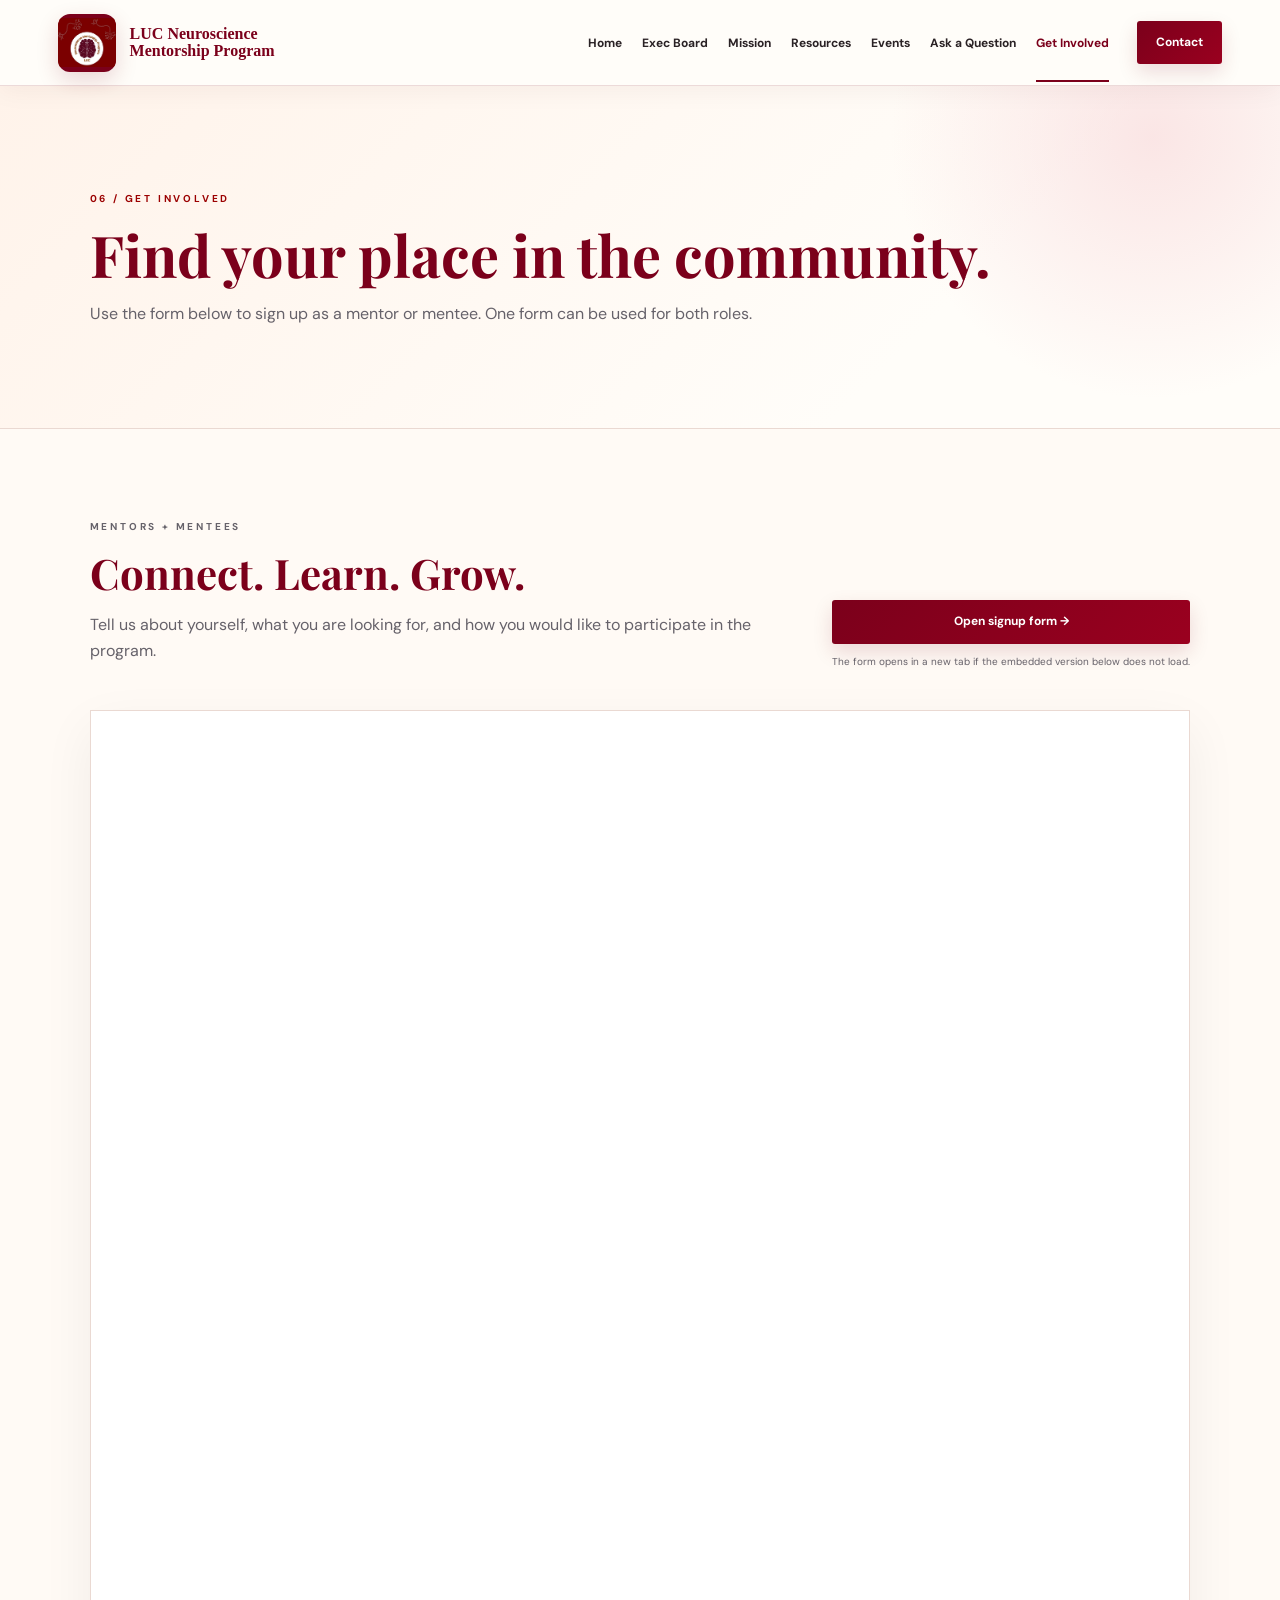
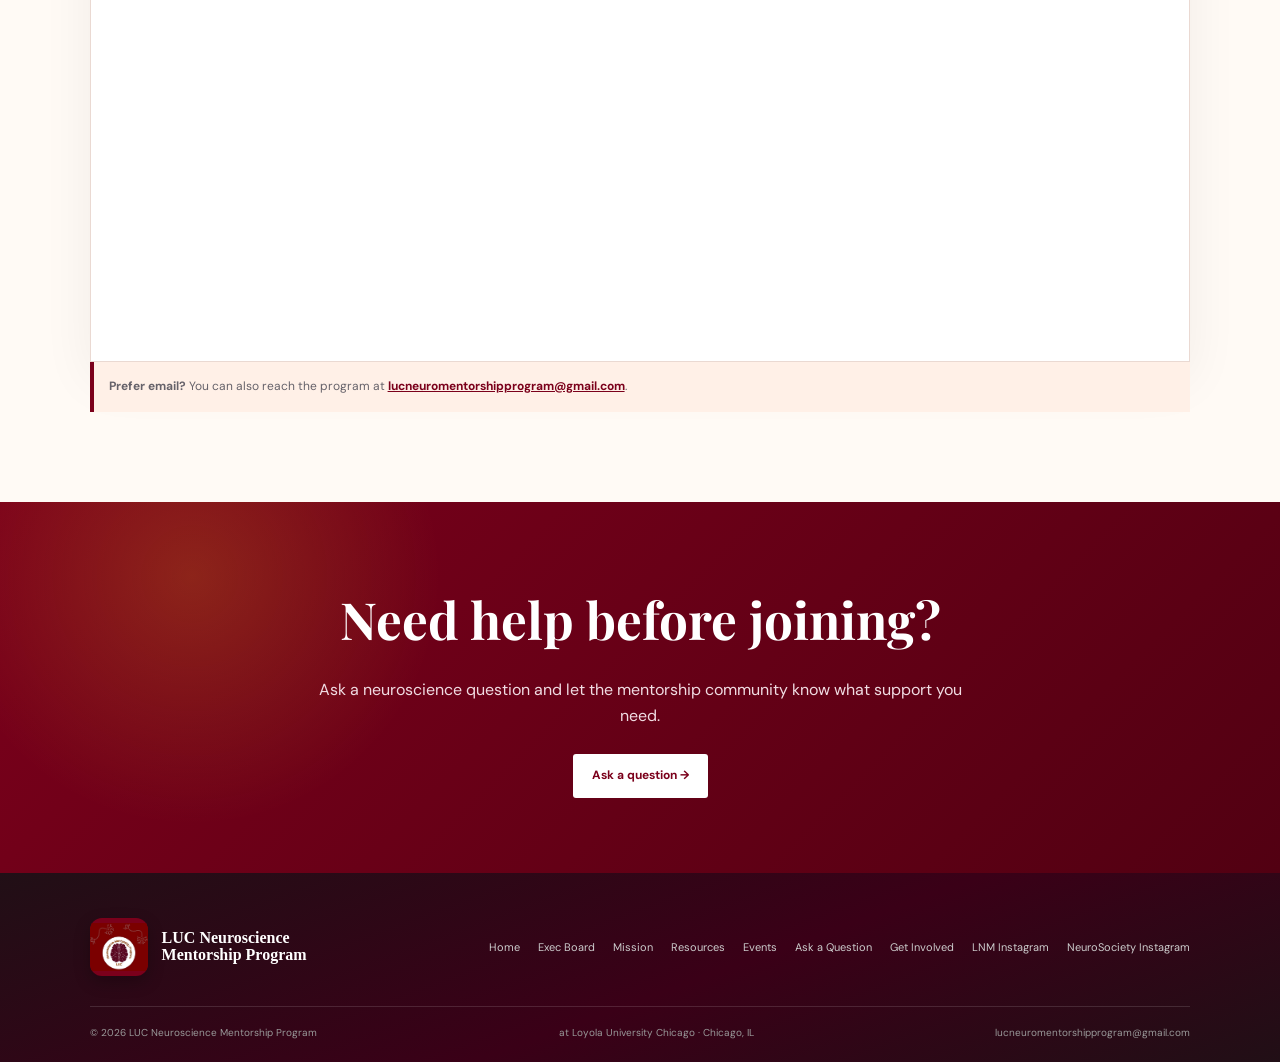
==== apply.html @ e20ad3ab "Add files via upload" ====
<!doctype html><html lang="en"><head><meta charset="utf-8"><meta name="viewport" content="width=device-width,initial-scale=1"><meta name="description" content="Sign up as a mentor or mentee with the LUC Neuroscience Mentorship Program."><title>Get Involved | LUC Neuroscience Mentorship</title><link rel="stylesheet" href="styles.css"><link rel="icon" href="lnmp-logo.png" type="image/png"></head><body>
<header class="site-header">
<a class="wordmark" href="index.html" aria-label="LUC Neuroscience Mentorship Program home">
<img class="brand-logo" src="lnmp-logo.png" alt="LUC Neuroscience Mentorship Program logo">
<span class="prog">LUC Neuroscience<br>Mentorship Program</span>
</a>
<button class="menu" aria-label="Open navigation" aria-expanded="false">☰</button>
<nav class="nav"><a class="" href="index.html">Home</a><a class="" href="board.html">Exec Board</a><a class="" href="mission.html">Mission</a><a class="" href="resources.html">Resources</a><a class="" href="events.html">Events</a><a class="" href="forum.html">Ask a Question</a><a class="active" href="apply.html">Get Involved</a></nav>
<a class="header-cta" href="mailto:lucneuromentorshipprogram@gmail.com">Contact</a>
</header>
<main>
<section class="page"><p class="eyebrow">06 / GET INVOLVED</p><h1>Find your place in the community.</h1><p>Use the form below to sign up as a mentor or mentee. One form can be used for both roles.</p></section>
<section class="section"><div class="signup-intro"><div><p class="eyebrow">MENTORS + MENTEES</p><h2>Connect. Learn. Grow.</h2><p>Tell us about yourself, what you are looking for, and how you would like to participate in the program.</p></div><div class="signup-actions"><a class="button primary" href="https://docs.google.com/forms/d/e/1FAIpQLSfnaRwgaPENH6YKGJUto24ax4iVQiDOvYFS5JkKKqjaYeIzmw/viewform" target="_blank" rel="noopener">Open signup form →</a><p class="small">The form opens in a new tab if the embedded version below does not load.</p></div></div>
<div class="google-form-wrap" aria-label="LUC Neuroscience Mentorship mentor and mentee sign-up form"><iframe class="google-form-frame" src="https://docs.google.com/forms/d/e/1FAIpQLSfnaRwgaPENH6YKGJUto24ax4iVQiDOvYFS5JkKKqjaYeIzmw/viewform?embedded=true" title="LUC Neuroscience Mentorship mentor and mentee signup form" loading="lazy"></iframe></div>
<div class="notice"><b>Prefer email?</b> You can also reach the program at <a href="mailto:lucneuromentorshipprogram@gmail.com">lucneuromentorshipprogram@gmail.com</a>.</div>
</section>
<section class="cta"><h2>Need help before joining?</h2><p>Ask a neuroscience question and let the mentorship community know what support you need.</p><a class="button light" href="forum.html">Ask a question →</a></section>
</main><footer class="footer">
<div class="footer-top"><a class="wordmark" href="index.html" aria-label="LUC Neuroscience Mentorship Program home">
<img class="brand-logo" src="lnmp-logo.png" alt="LUC Neuroscience Mentorship Program logo">
<span class="prog">LUC Neuroscience<br>Mentorship Program</span>
</a>
<div class="footer-links">
<a href="index.html">Home</a><a href="board.html">Exec Board</a><a href="mission.html">Mission</a><a href="resources.html">Resources</a><a href="events.html">Events</a><a href="forum.html">Ask a Question</a><a href="apply.html">Get Involved</a><a href="https://www.instagram.com/lucneuromentorship/" target="_blank" rel="noopener">LNM Instagram</a><a href="https://www.instagram.com/neurosocietyluc/" target="_blank" rel="noopener">NeuroSociety Instagram</a>
</div></div>
<div class="footer-bottom"><span>© 2026 LUC Neuroscience Mentorship Program</span><span>at Loyola University Chicago · Chicago, IL</span><a href="mailto:lucneuromentorshipprogram@gmail.com">lucneuromentorshipprogram@gmail.com</a></div>

</footer><script src="script.js"></script></body></html>
---- styles.css ----
@import url("https://fonts.googleapis.com/css2?family=DM+Sans:wght@400;500;600;700&family=Playfair+Display:wght@500;600;700&display=swap");:root{--m:#5a0722;--g:#eaaa00;--c:#f7f4ef;--p:#fffdf9;--i:#272727;--muted:#62666d;--line:#dedcd1;--dark:#17171a}*{box-sizing:border-box}html{scroll-behavior:smooth}body{margin:0;background:var(--p);color:var(--i);font-family:"DM Sans",Arial,sans-serif;line-height:1.65}a{color:inherit;text-decoration:none}img{max-width:100%;display:block}.site-header{height:78px;position:sticky;top:0;z-index:50;display:flex;align-items:center;padding:0 5%;gap:28px;background:rgba(255,253,249,.96);backdrop-filter:blur(14px);border-bottom:1px solid rgba(90,7,34,.1)}.wordmark{display:flex;align-items:center;gap:12px;margin-right:auto}.mark{width:40px;height:40px;border:2px solid var(--m);color:var(--m);display:grid;place-items:center;font-family:Georgia,serif;font-weight:700;font-size:11px}.wm{font-family:Georgia,serif;font-size:15px;line-height:1.05}.wm small{display:block;font-family:"DM Sans",Arial,sans-serif;font-size:7px;letter-spacing:.13em;margin-top:3px}.rule{height:38px;width:1px;background:var(--line)}.prog{font-family:Georgia,serif;color:var(--m);font-size:15px;line-height:1.05}.nav{display:flex;gap:22px;font-size:12px;font-weight:700}.nav a{padding:28px 0 24px;border-bottom:2px solid transparent}.nav a:hover,.nav .active{color:var(--m);border-color:var(--m)}.header-cta,.button{display:inline-flex;align-items:center;justify-content:center;gap:18px;padding:12px 19px;border-radius:3px;font-size:12px;font-weight:700}.header-cta,.primary{background:var(--m);color:#fff}.outline{border:1px solid rgba(255,255,255,.8);color:#fff}.light{background:#fff;color:var(--m)}.menu{display:none;background:none;border:0;color:var(--m);font-size:24px}.hero{min-height:690px;position:relative;display:flex;align-items:center;color:#fff;background:linear-gradient(90deg,rgba(18,10,15,.9),rgba(45,18,30,.55),rgba(18,10,15,.18)),url("https://lucneuromentorship.devbodalia.chatgpt.site/images/event-team.jpg") center 35%/cover}.hero-content{position:relative;z-index:2;width:min(950px,88%);margin-left:8%;padding:90px 0}.eyebrow{font-size:10px;letter-spacing:.28em;font-weight:700;color:var(--m);margin:0 0 16px}.hero .eyebrow{color:#f2d9df}.hero h1,.page h1,.section h2,.split h2,.apply h2{font-family:"Playfair Display",Georgia,serif;line-height:1.06}.hero h1{font-size:clamp(46px,6vw,80px);margin:0;max-width:900px}.hero p:not(.eyebrow){max-width:650px;font-size:18px;color:#f8f6f5;margin:25px 0}.actions{display:flex;gap:12px;flex-wrap:wrap}.meta{font-size:10px!important;letter-spacing:.16em;text-transform:uppercase;opacity:.75;margin-top:65px!important}.strip{display:grid;grid-template-columns:repeat(4,1fr);padding:52px 6%;background:#fff;border-bottom:1px solid var(--line)}.strip article{padding:0 25px;text-align:center;border-right:1px solid var(--line)}.strip article:last-child{border:0}.ico{font-size:28px;color:var(--m)}.strip h3{font-family:"Playfair Display",Georgia,serif;font-size:20px;margin:6px 0}.strip p{font-size:12px;color:var(--muted);margin:0}.split{display:grid;grid-template-columns:1fr 1fr;background:var(--c)}.split-img{min-height:560px;background:center/cover}.split-copy{padding:80px 11%;display:flex;flex-direction:column;justify-content:center}.split-copy h2{font-size:clamp(38px,4.5vw,58px);color:var(--m);margin:0}.split-copy p:not(.eyebrow){color:var(--muted);max-width:610px}.link{color:var(--m);font-weight:700;font-size:12px;display:inline-flex;gap:15px;margin-top:10px}.section{padding:90px 7%}.head{display:flex;justify-content:space-between;align-items:end;gap:30px;margin-bottom:45px}.section h2,.page h1{color:var(--m);font-size:clamp(38px,4.5vw,58px);margin:0}.head p{max-width:520px;color:var(--muted)}.photos{display:grid;grid-template-columns:1.35fr .9fr .9fr;grid-template-rows:250px 250px;gap:14px}.photos figure{margin:0;position:relative;overflow:hidden}.photos figure:first-child{grid-row:span 2}.photos img{width:100%;height:100%;object-fit:cover}.photos figcaption{position:absolute;left:15px;bottom:15px;color:#fff;font-size:11px;font-weight:700;text-shadow:0 1px 8px #000}.cards,.profiles,.events{display:grid;grid-template-columns:repeat(3,1fr);gap:20px}.card,.profile,.event{background:#fff;border:1px solid var(--line);overflow:hidden}.body{padding:24px}.tag,.date{font-size:9px;letter-spacing:.2em;color:var(--m);font-weight:700}.card h3,.profile h3,.event h3{font-family:"Playfair Display",Georgia,serif;font-size:27px;color:var(--m);margin:5px 0}.card p,.profile p,.event p{font-size:12px;color:var(--muted)}.profile img{width:100%;aspect-ratio:1/1;object-fit:cover;object-position:center top}.page{padding:105px 7% 85px;background:var(--c);border-bottom:1px solid var(--line)}.page p:not(.eyebrow){max-width:700px;color:var(--muted);font-size:16px}.resources{display:grid;grid-template-columns:1.1fr .9fr;gap:65px}.res-list{display:grid;gap:14px}.res{padding:23px;background:#fff;border:1px solid var(--line);display:flex;justify-content:space-between;gap:20px}.res h3{font-family:"Playfair Display",Georgia,serif;color:var(--m);margin:0 0 4px;font-size:22px}.res p{margin:0;color:var(--muted);font-size:12px}.note{background:var(--m);color:#fff;padding:40px}.note h2{font-family:"Playfair Display",Georgia,serif;font-size:38px;line-height:1.05;margin:0 0 15px}.note p{color:#f2dce3;font-size:13px}.event{padding:28px;min-height:270px;display:flex;flex-direction:column}.event h3{margin:13px 0 7px}.event .link{margin-top:auto}.gallery{display:grid;grid-template-columns:repeat(4,1fr);gap:14px}.gallery img{width:100%;height:260px;object-fit:cover}.apply{display:grid;grid-template-columns:.75fr 1.25fr;gap:60px}.apply-intro{position:sticky;top:110px;height:max-content}.apply h2{font-size:46px;color:var(--m);line-height:1.05}.apply-intro p{color:var(--muted);font-size:13px}.form{background:#fff;border:1px solid var(--line);padding:35px;box-shadow:0 18px 50px rgba(30,18,22,.08)}.tabs{display:flex;border-bottom:1px solid var(--line);margin:-35px -35px 30px}.tabs button{flex:1;padding:17px;border:0;background:transparent;font-weight:700;color:var(--muted);cursor:pointer;border-bottom:3px solid transparent}.tabs .active{color:var(--m);border-color:var(--m)}.panel{display:none}.panel.active{display:block}.grid{display:grid;grid-template-columns:1fr 1fr;gap:17px}.field{display:flex;flex-direction:column;gap:6px}.field.full{grid-column:1/-1}.field label{font-size:11px;font-weight:700}.field input,.field select,.field textarea{border:1px solid #cfcac2;padding:11px 12px;border-radius:2px}.field textarea{min-height:120px;resize:vertical}.small{font-size:10px;color:var(--muted)}.success{display:none;background:#eef6ef;border:1px solid #bfd8c2;padding:14px;font-size:12px;margin-top:15px}.cta{background:var(--m);color:#fff;padding:75px 7%;text-align:center}.cta h2{font-family:"Playfair Display",Georgia,serif;font-size:clamp(38px,4vw,56px);margin:0 auto 15px;max-width:800px}.cta p{color:#f1dce3;max-width:650px;margin:0 auto 25px}.footer{background:var(--dark);color:#eee;padding:45px 7% 20px}.footer-top{display:flex;align-items:center;gap:30px;padding-bottom:30px;border-bottom:1px solid rgba(255,255,255,.13)}.footer-top .wordmark{margin-right:auto}.footer-top .wm{color:#fff}.footer-top .prog{color:#fff}.footer-links{display:flex;gap:18px;flex-wrap:wrap;font-size:11px;color:#ccc}.footer-bottom{display:flex;justify-content:space-between;gap:20px;padding-top:18px;color:#999;font-size:10px}.disclaimer{font-size:10px;color:#777;max-width:800px;margin-top:24px}@media(max-width:1000px){.nav{gap:12px}.header-cta{display:none}.strip{grid-template-columns:1fr 1fr}.strip article{margin-bottom:25px}.split,.resources,.apply{grid-template-columns:1fr}.split-img{min-height:380px}.cards,.profiles,.events{grid-template-columns:1fr 1fr}.gallery{grid-template-columns:1fr 1fr}}@media(max-width:700px){.site-header{height:68px;padding:0 5%}.rule,.prog{display:none}.menu{display:block}.nav{display:none;position:absolute;top:68px;left:0;right:0;background:#fff;padding:10px 7%;flex-direction:column;box-shadow:0 12px 20px rgba(0,0,0,.08)}.nav.open{display:flex}.nav a{padding:11px 0;border:0}.hero{min-height:650px}.hero-content{margin:0 auto;padding:70px 0}.hero h1{font-size:46px}.strip{grid-template-columns:1fr;padding:35px 7%}.strip article{border-right:0;border-bottom:1px solid var(--line);padding:20px 0}.section{padding:65px 6%}.head{flex-direction:column;align-items:flex-start}.cards,.profiles,.events,.resources,.gallery{grid-template-columns:1fr}.photos{grid-template-columns:1fr;grid-template-rows:auto}.photos figure,.photos figure:first-child{height:260px}.grid{grid-template-columns:1fr}.field.full{grid-column:auto}.form{padding:25px}.tabs{margin:-25px -25px 25px}.footer-top,.footer-bottom{flex-direction:column;align-items:flex-start}}

/* Mobile fixes for the application page */
@media(max-width:700px){.apply-intro{position:static!important;top:auto}.apply h2{font-size:38px;line-height:1.02}.apply-intro{margin-bottom:18px}.form{width:100%;min-width:0}.tabs{margin-left:-25px;margin-right:-25px}.grid{min-width:0}.field input,.field select,.field textarea{width:100%;max-width:100%}}
/* Forum and dashboard */
.forum-layout{display:grid;grid-template-columns:1.1fr .9fr;gap:35px}.forum-card,.dashboard-card{background:#fff;border:1px solid var(--line);padding:30px;box-shadow:0 18px 50px rgba(30,18,22,.06)}.forum-card h2,.dashboard-card h2{font-family:"Playfair Display",Georgia,serif;color:var(--m);font-size:36px;margin-top:0}.check{display:flex;gap:10px;align-items:flex-start;font-size:11px;color:var(--muted)}.check input{margin-top:4px}.notice{background:var(--c);border-left:4px solid var(--m);padding:15px;color:var(--muted);font-size:12px}.status{display:none;padding:13px;margin-top:14px;font-size:12px}.status.ok{display:block;background:#eef6ef;border:1px solid #bfd8c2}.status.error{display:block;background:#fff0f0;border:1px solid #e2b8b8}.dashboard-toolbar{display:flex;gap:10px;flex-wrap:wrap;margin-bottom:20px}.metrics{display:grid;grid-template-columns:repeat(4,1fr);gap:12px;margin-bottom:24px}.metric{border:1px solid var(--line);padding:18px;background:var(--c)}.metric strong{display:block;font-family:"Playfair Display",Georgia,serif;font-size:28px;color:var(--m)}.metric span{font-size:10px;color:var(--muted);text-transform:uppercase;letter-spacing:.1em}.table-wrap{overflow:auto}.data-table{width:100%;border-collapse:collapse;font-size:11px}.data-table th,.data-table td{padding:10px;border-bottom:1px solid var(--line);text-align:left;vertical-align:top}.data-table th{color:var(--m);font-size:10px;text-transform:uppercase;letter-spacing:.08em}.pill{display:inline-block;border:1px solid var(--line);padding:2px 7px;border-radius:999px;font-size:9px}.login-box{max-width:480px;margin:0 auto;background:#fff;border:1px solid var(--line);padding:30px;box-shadow:0 18px 50px rgba(30,18,22,.06)}
@media(max-width:900px){.forum-layout{grid-template-columns:1fr}.metrics{grid-template-columns:1fr 1fr}}
@media(max-width:700px){.forum-card,.dashboard-card,.login-box{padding:22px}.metrics{grid-template-columns:1fr 1fr}.forum-layout{gap:20px}}

/* 2026 updates: board photos, event features, Google Form signup, and mobile layout */
.actions-center{justify-content:center}
.community-feature-section{padding-top:55px}
.community-feature{margin:0;position:relative;overflow:hidden;background:#fff;border:1px solid var(--line)}
.community-feature img{width:100%;height:520px;object-fit:cover;object-position:center 58%}
.community-feature figcaption{position:absolute;left:18px;bottom:18px;color:#fff;background:rgba(23,23,26,.72);padding:9px 12px;font-size:11px;font-weight:700}
.community-feature-small img{height:430px;object-position:center 56%}
.event-upcoming{min-height:310px}
.event-label{margin-top:auto;align-self:flex-start;font-size:9px;letter-spacing:.14em;color:var(--m);font-weight:700;border-top:1px solid var(--line);padding-top:13px}
.partner-events{background:#fff}
.signup-intro{display:flex;justify-content:space-between;gap:35px;align-items:end;margin-bottom:30px}
.signup-intro h2{font-family:"Playfair Display",Georgia,serif;font-size:42px;line-height:1.05;color:var(--m);margin:0 0 14px}
.signup-intro p{max-width:680px;color:var(--muted)}
.signup-actions{min-width:220px}
.signup-actions .button{width:100%}
.google-form-wrap{background:#fff;border:1px solid var(--line);overflow:hidden;box-shadow:0 18px 50px rgba(30,18,22,.06)}
.google-form-frame{display:block;width:100%;height:1250px;border:0;background:#fff}
.notice a{text-decoration:underline;color:var(--m);font-weight:700}
@media(max-width:700px){
  .hero{min-height:600px}
  .hero-content{width:88%;padding:65px 0}
  .hero h1{font-size:42px;line-height:1.02}
  .hero p:not(.eyebrow){font-size:16px}
  .community-feature img,.community-feature-small img{height:340px}
  .community-feature figcaption{left:10px;right:10px;bottom:10px}
  .signup-intro{display:block}
  .signup-intro h2{font-size:38px}
  .signup-actions{margin-top:20px}
  .google-form-frame{height:1550px}
}


/* Executive board layout: four across on desktop, three centered on the second row. */
.profiles{grid-template-columns:repeat(12,minmax(0,1fr));align-items:stretch}
.profile{grid-column:span 3;display:flex;flex-direction:column}
.profile .body{flex:1}
.profile-email{margin-top:10px!important;padding-top:10px;border-top:1px solid var(--line)}
.profile-email a{color:var(--m);font-weight:600;text-decoration:underline;text-underline-offset:2px}
.profile:nth-child(5){grid-column:2 / span 3}
.profile:nth-child(6){grid-column:5 / span 3}
.profile:nth-child(7){grid-column:8 / span 3}
@media(max-width:1100px){
  .profiles{grid-template-columns:1fr 1fr}
  .profile,.profile:nth-child(5),.profile:nth-child(6),.profile:nth-child(7){grid-column:auto}
}
@media(max-width:700px){
  .profiles{grid-template-columns:1fr}
  .profile,.profile:nth-child(5),.profile:nth-child(6),.profile:nth-child(7){grid-column:auto}
  .profile-email{word-break:break-word}
}

/* Social links shown together on the events page. */
.social-links{display:flex;gap:18px;flex-wrap:wrap;align-items:center}
@media(max-width:700px){.social-links{flex-direction:column;align-items:flex-start;gap:6px}}

/* ===== LNM Visual Refresh: club logo + energetic neuroscience palette ===== */
:root{
  --m:#7b001b;
  --m-deep:#520012;
  --g:#e3a31a;
  --red:#9b0000;
  --rose:#f5c9cd;
  --cream:#fff7ee;
  --p:#fffdf9;
  --c:#fff0e7;
  --i:#2a2225;
  --muted:#66626a;
  --line:#ead9d2;
  --dark:#210f16;
  --gold-ink:#8a5600;
  --plum:#5a0035;
}
body{
  background:linear-gradient(180deg,#fffdf9 0%,#fff8f1 100%);
}
.site-header{
  height:86px;
  padding:0 4.5%;
  background:rgba(255,253,249,.97);
  border-bottom:1px solid rgba(123,0,27,.14);
  box-shadow:0 5px 24px rgba(82,0,18,.05);
}
.wordmark{gap:14px}
.brand-logo{
  width:58px;
  height:58px;
  object-fit:contain;
  background:#7b001b;
  border-radius:12px;
  flex:0 0 58px;
  box-shadow:0 8px 22px rgba(123,0,27,.16);
}
.wordmark .prog{
  color:var(--m);
  font-size:16px;
  line-height:1.06;
  font-weight:700;
}
.nav{gap:20px}
.nav a{padding:31px 0 26px}
.nav a:hover,.nav .active{color:var(--m);border-color:var(--m)}
.header-cta,.button.primary{
  background:linear-gradient(135deg,var(--m),#9a001f);
  box-shadow:0 8px 20px rgba(123,0,27,.14);
}
.header-cta:hover,.button.primary:hover{
  transform:translateY(-1px);
}
.hero{
  background:
    radial-gradient(circle at 12% 18%, rgba(227,163,26,.28), transparent 28%),
    radial-gradient(circle at 87% 78%, rgba(245,201,205,.18), transparent 24%),
    linear-gradient(135deg,#7b001b 0%,#520012 52%,#9b0000 100%);
}
.hero:after{
  content:"";
  position:absolute;
  inset:0;
  pointer-events:none;
  opacity:.18;
  background-image:
    radial-gradient(circle at 25px 25px,rgba(255,255,255,.5) 1px,transparent 1.5px);
  background-size:50px 50px;
  mix-blend-mode:soft-light;
}
.hero-content{position:relative;z-index:1}
.hero .eyebrow{color:#ffd76b}
.hero h1{color:#fff7ee}
.strip{
  background:linear-gradient(90deg,#fffdf9 0%,#fff3ec 50%,#fffdf9 100%);
}
.strip .ico{
  color:var(--red);
}
.button.outline{
  border-color:rgba(123,0,27,.35);
  color:var(--m);
  background:#fff;
}
.hero .button.outline,.cta .button.outline{
  border-color:rgba(255,255,255,.65);
  color:#fff;
  background:transparent;
}
.cta{
  background:
    radial-gradient(circle at 15% 20%,rgba(227,163,26,.22),transparent 22%),
    linear-gradient(135deg,#7b001b,#520012);
}
.footer{
  background:linear-gradient(160deg,#210f16,#3a0017 55%,#210f16);
}
.footer .brand-logo{box-shadow:0 6px 16px rgba(0,0,0,.25)}
.footer .prog{color:#fff}
.page{
  background:
    radial-gradient(circle at 90% 15%,rgba(245,201,205,.45),transparent 22%),
    linear-gradient(135deg,#fff3ea,#fffdf9 72%);
}
.page h1{color:var(--m)}
.eyebrow{color:var(--red)}
.section{position:relative}
.section:nth-of-type(even){background:#fffaf5}
.card,.profile,.event,.res,.form,.forum-card,.dashboard-card,.login-box{
  border-color:var(--line);
  box-shadow:0 12px 38px rgba(82,0,18,.055);
}
.card:hover,.profile:hover,.event:hover,.res:hover,.resource-card:hover{
  transform:translateY(-4px);
  box-shadow:0 18px 42px rgba(82,0,18,.10);
}
.card,.profile,.event,.res{transition:transform .2s ease,box-shadow .2s ease}
.link,.resource-arrow{color:var(--m);font-weight:700}
.note{
  background:linear-gradient(160deg,#7b001b,#9b0000);
}
.partner-events{background:#fff9f4}
.social-links a,.footer-links a:hover{color:#ffd76b}
.dark-outline{border-color:var(--m)!important;color:var(--m)!important}

/* Resources */
.resources-hero-inner{
  display:grid;
  grid-template-columns:1.2fr .45fr;
  align-items:center;
  gap:60px;
}
.resources-logo-card{
  background:linear-gradient(145deg,#7b001b,#a40000);
  border:1px solid rgba(255,255,255,.3);
  padding:24px;
  border-radius:26px;
  justify-self:end;
  box-shadow:0 20px 50px rgba(82,0,18,.18);
}
.resources-logo-card img{
  width:190px;
  height:190px;
  object-fit:contain;
  background:#7b001b;
  border-radius:20px;
}
.category-head{
  display:flex;
  align-items:flex-start;
  gap:20px;
  margin-bottom:30px;
}
.category-head>div{
  display:flex;
  gap:18px;
  align-items:flex-start;
}
.category-number{
  width:46px;
  height:46px;
  display:grid;
  place-items:center;
  flex:0 0 46px;
  border-radius:50%;
  color:#fff;
  background:linear-gradient(135deg,var(--red),var(--m));
  font-weight:800;
  font-size:12px;
  letter-spacing:.08em;
  box-shadow:0 8px 20px rgba(123,0,27,.15);
}
.category-head h2{
  margin:0 0 8px;
  font-family:"Playfair Display",Georgia,serif;
  color:var(--m);
  font-size:clamp(34px,4vw,48px);
  line-height:1.02;
}
.category-head p:not(.eyebrow){
  margin:0;
  color:var(--muted);
  max-width:720px;
}
.resource-grid{
  display:grid;
  grid-template-columns:repeat(3,minmax(0,1fr));
  gap:18px;
}
.resource-card{
  position:relative;
  display:flex;
  flex-direction:column;
  min-height:270px;
  padding:27px;
  background:#fff;
  border:1px solid var(--line);
  border-radius:16px;
  box-shadow:0 10px 34px rgba(82,0,18,.05);
  overflow:hidden;
  transition:transform .2s ease,box-shadow .2s ease;
}
.resource-card:before{
  content:"";
  position:absolute;
  left:0;
  top:0;
  width:100%;
  height:5px;
  background:var(--m);
}
.resource-card.accent-gold:before{background:var(--g)}
.resource-card.accent-rose:before{background:#c75d74}
.resource-card.accent-plum:before{background:var(--plum)}
.resource-kicker{
  font-size:9px;
  letter-spacing:.16em;
  font-weight:800;
  color:var(--red);
  margin-bottom:11px;
}
.resource-card h3{
  color:var(--m);
  font-family:"Playfair Display",Georgia,serif;
  font-size:24px;
  line-height:1.08;
  margin:0 0 9px;
}
.resource-card p{
  color:var(--muted);
  font-size:12px;
  margin:0;
}
.resource-arrow{
  margin-top:auto;
  padding-top:18px;
  font-size:11px;
}
.resource-band{
  background:linear-gradient(180deg,#fff3ea 0%,#fffdf9 100%);
}
.career-grid{
  grid-template-columns:repeat(2,minmax(0,1fr));
  max-width:850px;
}
.resource-help{
  background:linear-gradient(135deg,#f7d6da,#fff2e4);
}
.resource-help-inner{
  display:flex;
  justify-content:space-between;
  gap:30px;
  align-items:center;
}
.resource-help h2{
  margin:0 0 10px;
  color:var(--m);
  font-family:"Playfair Display",Georgia,serif;
  font-size:42px;
  line-height:1.05;
}
.resource-help p:not(.eyebrow){
  color:var(--muted);
  max-width:660px;
  margin:0;
}
.resource-help-actions{
  display:flex;
  gap:12px;
  flex-wrap:wrap;
}

/* make logo/header work nicely on small screens */
@media(max-width:1000px){
  .site-header{padding:0 3.5%}
  .resource-grid{grid-template-columns:repeat(2,minmax(0,1fr))}
  .resources-hero-inner{grid-template-columns:1fr .35fr}
  .resources-logo-card img{width:150px;height:150px}
}
@media(max-width:700px){
  .site-header{height:72px;padding:0 4%}
  .brand-logo{width:48px;height:48px;flex-basis:48px;border-radius:10px}
  .wordmark .prog{font-size:14px;display:block}
  .menu{display:block}
  .nav{top:72px}
  .page{padding:78px 6% 58px}
  .resources-hero-inner{grid-template-columns:1fr;gap:26px}
  .resources-logo-card{justify-self:start}
  .resources-logo-card img{width:115px;height:115px}
  .category-head>div{gap:13px}
  .category-number{width:38px;height:38px;flex-basis:38px}
  .category-head h2{font-size:34px}
  .resource-grid,.career-grid{grid-template-columns:1fr}
  .resource-card{min-height:230px}
  .resource-help-inner{flex-direction:column;align-items:flex-start}
  .resource-help h2{font-size:36px}
  .resource-help-actions{width:100%}
  .resource-help-actions .button{flex:1}
}

.resource-jump{
  display:flex;
  justify-content:center;
  gap:12px;
  flex-wrap:wrap;
  padding:22px 6% 0;
  background:linear-gradient(135deg,#fff3ea,#fffdf9);
}
.resource-jump a{
  display:inline-flex;
  align-items:center;
  gap:9px;
  padding:11px 15px;
  border:1px solid var(--line);
  border-radius:999px;
  background:#fff;
  color:var(--m);
  font-size:11px;
  font-weight:800;
  box-shadow:0 7px 20px rgba(82,0,18,.05);
  transition:transform .2s ease,box-shadow .2s ease,background .2s ease;
}
.resource-jump a:hover{
  transform:translateY(-2px);
  box-shadow:0 10px 24px rgba(82,0,18,.09);
  background:#fff6ef;
}
.resource-jump span{
  display:grid;
  place-items:center;
  width:22px;
  height:22px;
  border-radius:50%;
  background:var(--m);
  color:#fff;
  font-size:9px;
}
@media(max-width:700px){
  .resource-jump{
    justify-content:flex-start;
    overflow-x:auto;
    flex-wrap:nowrap;
    padding:16px 6% 0;
  }
  .resource-jump a{white-space:nowrap}
}
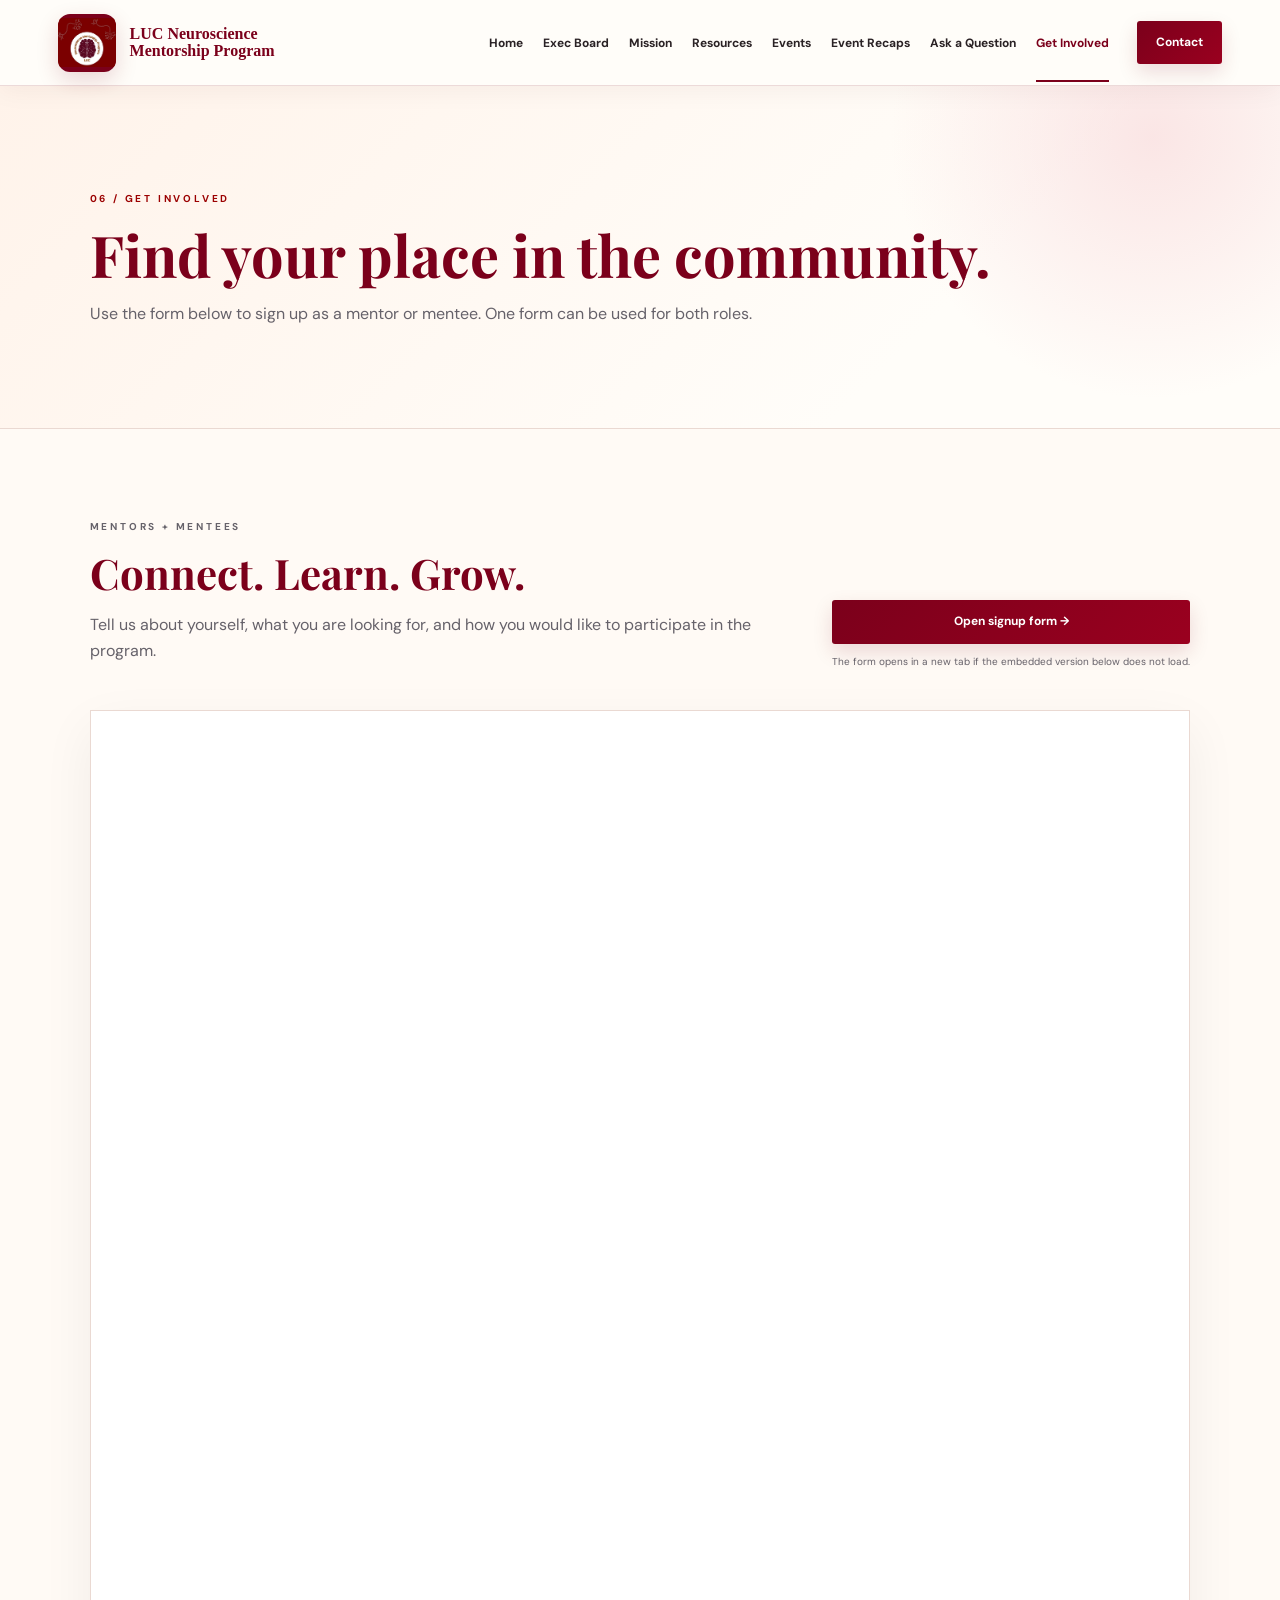
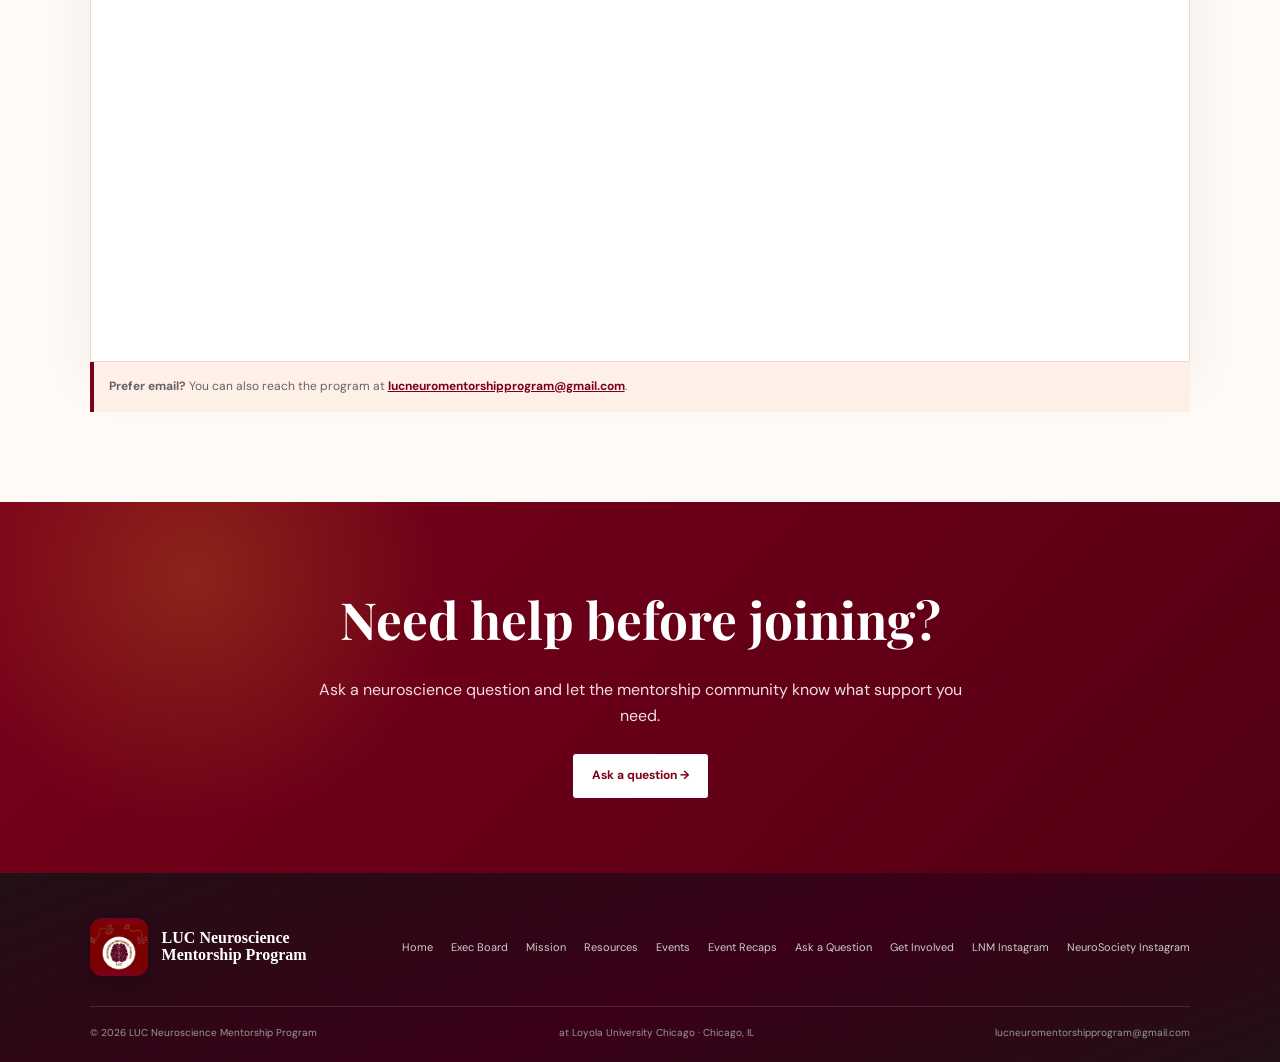
==== commit c2b51bd3: "Add files via upload" ====
--- a/apply.html
+++ b/apply.html
@@ -5,7 +5,7 @@
 <span class="prog">LUC Neuroscience<br>Mentorship Program</span>
 </a>
 <button class="menu" aria-label="Open navigation" aria-expanded="false">☰</button>
-<nav class="nav"><a class="" href="index.html">Home</a><a class="" href="board.html">Exec Board</a><a class="" href="mission.html">Mission</a><a class="" href="resources.html">Resources</a><a class="" href="events.html">Events</a><a class="" href="forum.html">Ask a Question</a><a class="active" href="apply.html">Get Involved</a></nav>
+<nav class="nav"><a class="" href="index.html">Home</a><a class="" href="board.html">Exec Board</a><a class="" href="mission.html">Mission</a><a class="" href="resources.html">Resources</a><a class="" href="events.html">Events</a><a class="" href="event-recaps.html">Event Recaps</a><a class="" href="forum.html">Ask a Question</a><a class="active" href="apply.html">Get Involved</a></nav>
 <a class="header-cta" href="mailto:lucneuromentorshipprogram@gmail.com">Contact</a>
 </header>
 <main>
@@ -21,7 +21,7 @@
 <span class="prog">LUC Neuroscience<br>Mentorship Program</span>
 </a>
 <div class="footer-links">
-<a href="index.html">Home</a><a href="board.html">Exec Board</a><a href="mission.html">Mission</a><a href="resources.html">Resources</a><a href="events.html">Events</a><a href="forum.html">Ask a Question</a><a href="apply.html">Get Involved</a><a href="https://www.instagram.com/lucneuromentorship/" target="_blank" rel="noopener">LNM Instagram</a><a href="https://www.instagram.com/neurosocietyluc/" target="_blank" rel="noopener">NeuroSociety Instagram</a>
+<a href="index.html">Home</a><a href="board.html">Exec Board</a><a href="mission.html">Mission</a><a href="resources.html">Resources</a><a href="events.html">Events</a><a href="event-recaps.html">Event Recaps</a><a href="forum.html">Ask a Question</a><a href="apply.html">Get Involved</a><a href="https://www.instagram.com/lucneuromentorship/" target="_blank" rel="noopener">LNM Instagram</a><a href="https://www.instagram.com/neurosocietyluc/" target="_blank" rel="noopener">NeuroSociety Instagram</a>
 </div></div>
 <div class="footer-bottom"><span>© 2026 LUC Neuroscience Mentorship Program</span><span>at Loyola University Chicago · Chicago, IL</span><a href="mailto:lucneuromentorshipprogram@gmail.com">lucneuromentorshipprogram@gmail.com</a></div>
 
--- a/styles.css
+++ b/styles.css
@@ -408,3 +408,39 @@
   }
   .resource-jump a{white-space:nowrap}
 }
+
+
+/* Event Recaps page */
+.recap-title{padding-top:clamp(52px,7vw,86px);padding-bottom:34px;background:radial-gradient(circle at 90% 18%,rgba(227,163,26,.22),transparent 28%),linear-gradient(135deg,#fff8f0,#fffdf9)}
+.recap-title h1{max-width:1050px;font-size:clamp(38px,5.3vw,68px);line-height:1.06;letter-spacing:-.025em}
+.recap-gallery-section{padding:38px 7% 58px;background:#fffaf5}
+.recap-gallery{max-width:1260px;margin:0 auto;display:grid;grid-template-columns:repeat(6,minmax(0,1fr));gap:16px;align-items:stretch}
+.recap-photo{margin:0;grid-column:span 2;overflow:hidden;background:#fff;border:1px solid var(--line);border-radius:7px;box-shadow:0 12px 28px rgba(82,0,18,.09)}
+.recap-photo img{display:block;width:100%;height:auto;aspect-ratio:3/4;object-fit:cover;transition:transform .35s ease}
+.recap-photo:hover img{transform:scale(1.025)}
+.recap-photo:nth-child(4){grid-column:2 / span 2}
+.recap-photo:nth-child(5){grid-column:4 / span 2}
+.recap-summary-section{padding:58px 7%;background:linear-gradient(180deg,#fff3e8,#fffaf5)}
+.recap-summary-card{max-width:1000px;margin:0 auto;padding:clamp(25px,5vw,48px);background:#fff;border:1px solid var(--line);border-top:5px solid var(--g);box-shadow:0 18px 42px rgba(82,0,18,.07)}
+.recap-summary-card h2,.recap-slideshow-copy h2{font-family:"Playfair Display",Georgia,serif;color:var(--m);font-size:clamp(30px,4vw,46px);line-height:1.08;margin:0 0 18px}
+.recap-summary-card p:not(.eyebrow){font-size:clamp(16px,1.6vw,18px);line-height:1.85;color:var(--muted);margin-bottom:0}
+.recap-slideshow-section{background:#fff}
+.recap-slideshow-copy{max-width:900px;margin:0 auto 28px}
+.recap-slideshow-copy p:not(.eyebrow){color:var(--muted);font-size:16px}
+.recap-slideshow-frame{max-width:1200px;margin:0 auto;aspect-ratio:16/9;min-height:320px;overflow:hidden;background:#1f1117;border:1px solid var(--line);box-shadow:0 18px 42px rgba(82,0,18,.12)}
+.recap-slideshow-frame iframe{display:block;width:100%;height:100%;min-height:320px;border:0}
+.recap-slideshow-fallback{max-width:1200px;margin:15px auto 0;color:var(--muted);font-size:12px}
+.recap-slideshow-fallback a{color:var(--m);font-weight:700;text-decoration:underline;text-underline-offset:3px}
+@media(max-width:900px){.recap-gallery{grid-template-columns:repeat(2,minmax(0,1fr));gap:14px}.recap-photo,.recap-photo:nth-child(4){grid-column:auto}.recap-photo:nth-child(5){grid-column:1/-1;width:calc(50% - 7px);justify-self:center}}
+@media(max-width:700px){.recap-title{padding:48px 6% 28px}.recap-gallery-section{padding:24px 5% 38px}.recap-gallery{grid-template-columns:1fr;gap:14px}.recap-photo,.recap-photo:nth-child(4),.recap-photo:nth-child(5){grid-column:1;width:100%;max-width:520px;justify-self:center}.recap-photo img{aspect-ratio:3/4}.recap-summary-section{padding:35px 5%}.recap-summary-card{padding:24px}.recap-slideshow-frame{aspect-ratio:4/3;min-height:320px}.recap-slideshow-frame iframe{min-height:320px}}
+@media(min-width:701px) and (max-width:1200px){.site-header{padding:0 2.5%;gap:16px}.nav{gap:11px;font-size:10px}.brand-logo{width:49px;height:49px;flex-basis:49px}.wordmark .prog{font-size:13px}}
+/* Keep the expanded eight-item navigation usable on small tablets. */
+@media(min-width:701px) and (max-width:850px){
+  .site-header{height:68px;padding:0 5%;gap:16px}
+  .wordmark .prog{display:none}
+  .menu{display:block}
+  .nav{display:none;position:absolute;top:68px;left:0;right:0;background:#fffdf9;padding:10px 7%;flex-direction:column;box-shadow:0 12px 20px rgba(0,0,0,.08);gap:0}
+  .nav.open{display:flex}
+  .nav a{padding:11px 0;border:0}
+  .header-cta{display:none}
+}
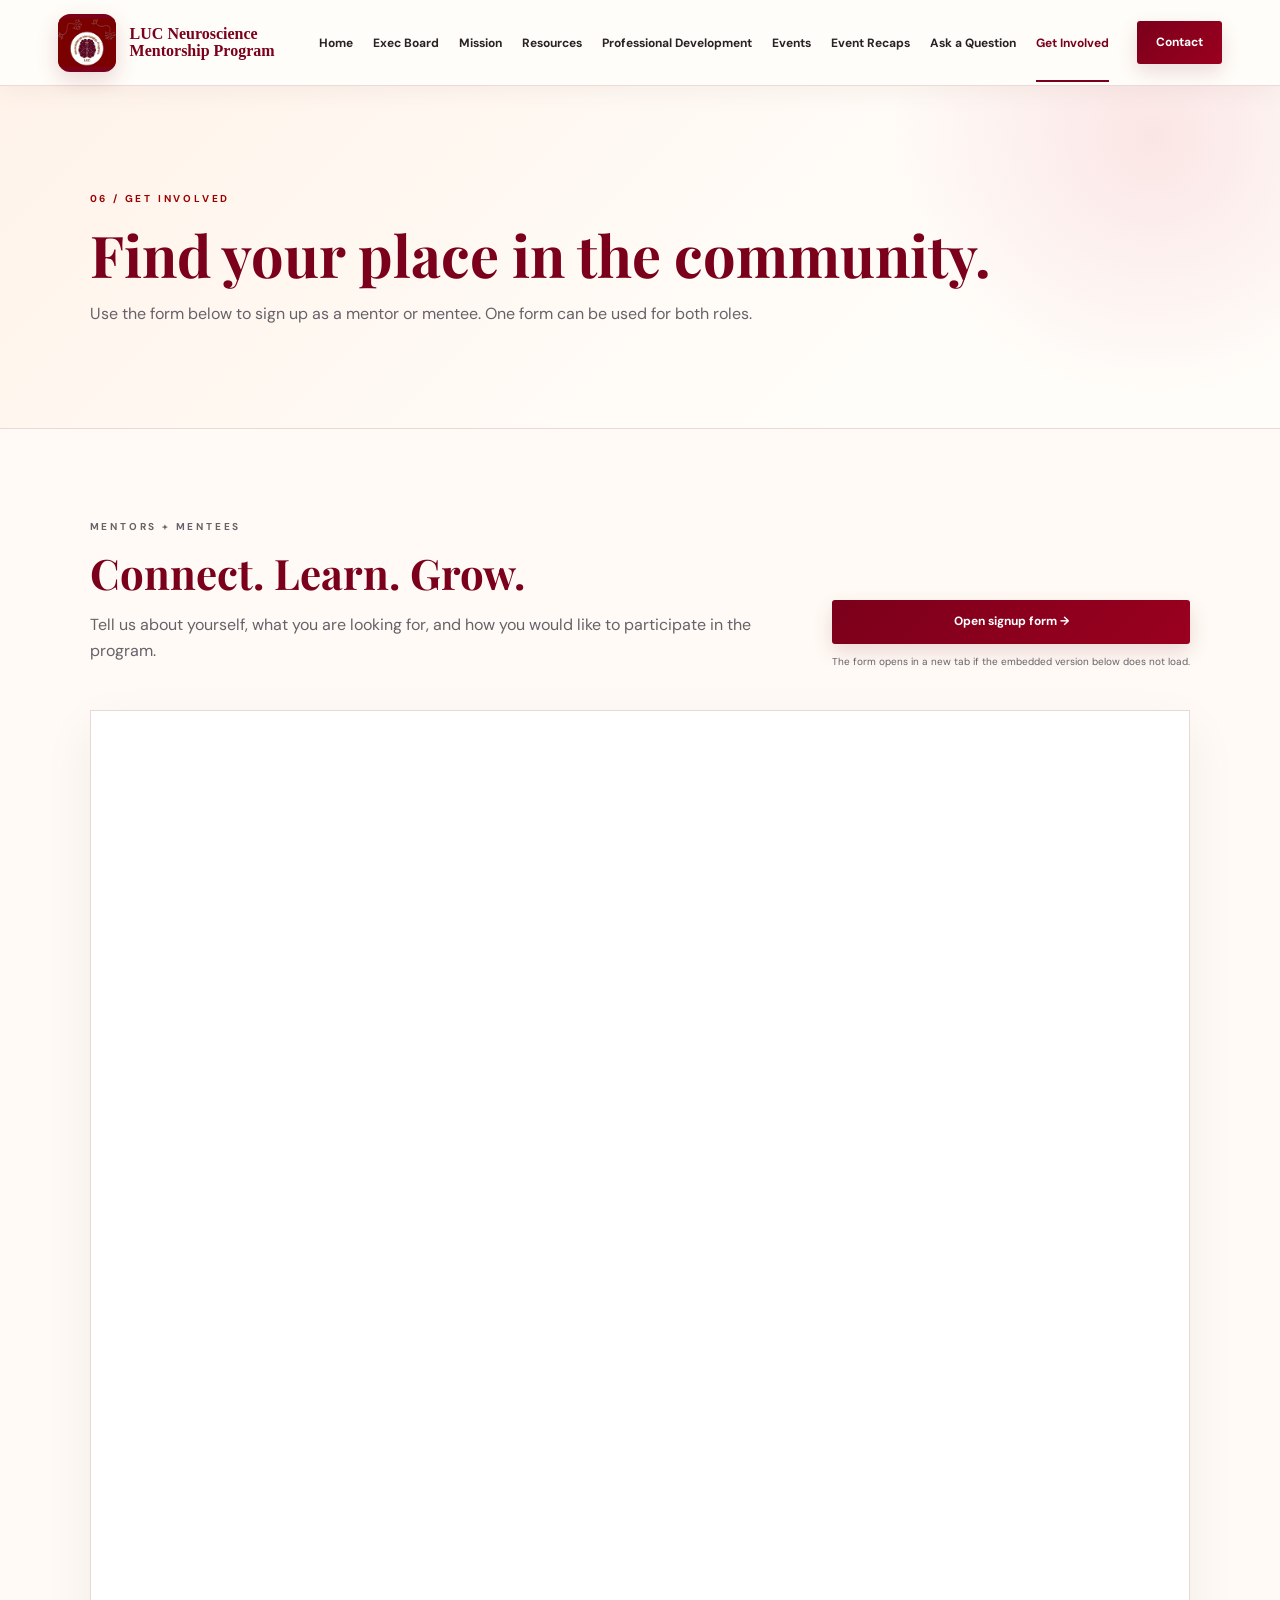
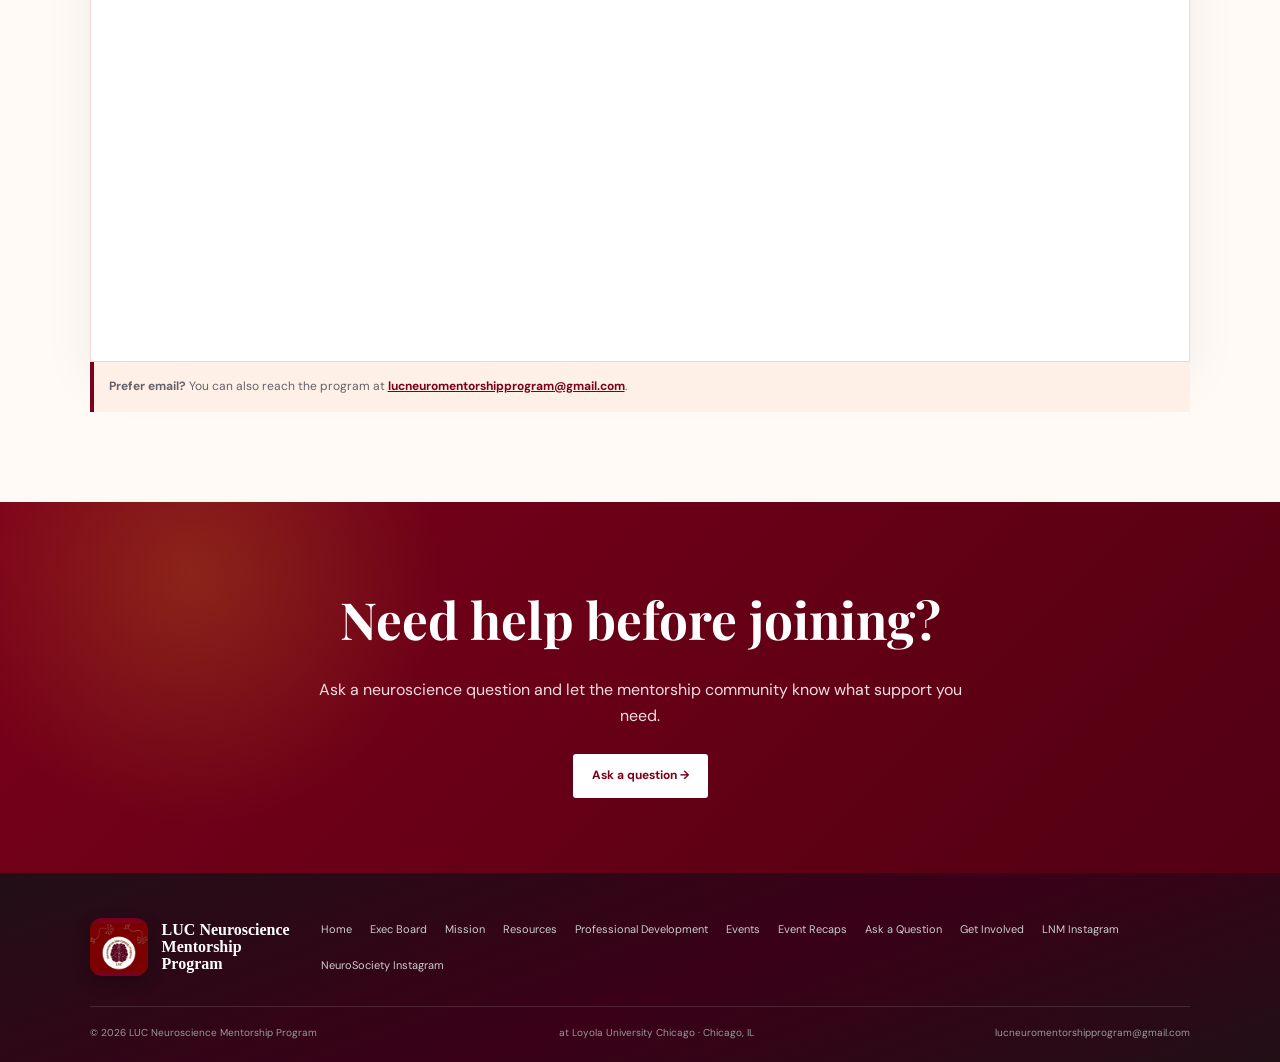
==== commit 17f1a05a: "Add files via upload" ====
--- a/apply.html
+++ b/apply.html
@@ -5,7 +5,7 @@
 <span class="prog">LUC Neuroscience<br>Mentorship Program</span>
 </a>
 <button class="menu" aria-label="Open navigation" aria-expanded="false">☰</button>
-<nav class="nav"><a class="" href="index.html">Home</a><a class="" href="board.html">Exec Board</a><a class="" href="mission.html">Mission</a><a class="" href="resources.html">Resources</a><a class="" href="events.html">Events</a><a class="" href="event-recaps.html">Event Recaps</a><a class="" href="forum.html">Ask a Question</a><a class="active" href="apply.html">Get Involved</a></nav>
+<nav class="nav"><a class="" href="index.html">Home</a><a class="" href="board.html">Exec Board</a><a class="" href="mission.html">Mission</a><a class="" href="resources.html">Resources</a><a class="" href="professional-development-resources.html">Professional Development</a><a class="" href="events.html">Events</a><a class="" href="event-recaps.html">Event Recaps</a><a class="" href="forum.html">Ask a Question</a><a class="active" href="apply.html">Get Involved</a></nav>
 <a class="header-cta" href="mailto:lucneuromentorshipprogram@gmail.com">Contact</a>
 </header>
 <main>
@@ -21,7 +21,7 @@
 <span class="prog">LUC Neuroscience<br>Mentorship Program</span>
 </a>
 <div class="footer-links">
-<a href="index.html">Home</a><a href="board.html">Exec Board</a><a href="mission.html">Mission</a><a href="resources.html">Resources</a><a href="events.html">Events</a><a href="event-recaps.html">Event Recaps</a><a href="forum.html">Ask a Question</a><a href="apply.html">Get Involved</a><a href="https://www.instagram.com/lucneuromentorship/" target="_blank" rel="noopener">LNM Instagram</a><a href="https://www.instagram.com/neurosocietyluc/" target="_blank" rel="noopener">NeuroSociety Instagram</a>
+<a href="index.html">Home</a><a href="board.html">Exec Board</a><a href="mission.html">Mission</a><a href="resources.html">Resources</a><a class="" href="professional-development-resources.html">Professional Development</a><a href="events.html">Events</a><a href="event-recaps.html">Event Recaps</a><a href="forum.html">Ask a Question</a><a href="apply.html">Get Involved</a><a href="https://www.instagram.com/lucneuromentorship/" target="_blank" rel="noopener">LNM Instagram</a><a href="https://www.instagram.com/neurosocietyluc/" target="_blank" rel="noopener">NeuroSociety Instagram</a>
 </div></div>
 <div class="footer-bottom"><span>© 2026 LUC Neuroscience Mentorship Program</span><span>at Loyola University Chicago · Chicago, IL</span><a href="mailto:lucneuromentorshipprogram@gmail.com">lucneuromentorshipprogram@gmail.com</a></div>
 
--- a/styles.css
+++ b/styles.css
@@ -444,3 +444,128 @@
   .nav a{padding:11px 0;border:0}
   .header-cta{display:none}
 }
+
+
+/* Past Event Archives: linked from the main Event Recaps page. */
+.archive-promo-section{padding:48px 7% 76px;background:linear-gradient(180deg,#fffaf5 0%,#fff3e9 100%)}
+.archive-promo-card{max-width:1200px;margin:0 auto;padding:clamp(26px,4vw,46px);display:flex;align-items:center;justify-content:space-between;gap:32px;color:#fff;background:radial-gradient(circle at 90% 10%,rgba(227,163,26,.24),transparent 28%),linear-gradient(135deg,#7b001b 0%,#520012 58%,#9b0000 100%);border:1px solid rgba(123,0,27,.15);border-radius:16px;box-shadow:0 18px 42px rgba(82,0,18,.14)}
+.archive-promo-copy{max-width:690px}
+.archive-kicker{margin:0 0 10px;color:#ffd76b;font-size:9px;font-weight:800;letter-spacing:.2em}
+.archive-promo-copy h2{margin:0 0 10px;color:#fff7ee;font-family:"Playfair Display",Georgia,serif;font-size:clamp(28px,3.5vw,42px);line-height:1.08}
+.archive-promo-copy p:last-child{margin:0;color:#f8e9e8;font-size:14px}
+.archive-promo-link{display:inline-flex;align-items:center;gap:12px;padding:14px 18px;border-radius:6px;background:#fff7ee;color:#71001e;font-size:12px;font-weight:800;white-space:nowrap;box-shadow:0 8px 22px rgba(25,0,10,.16);transition:transform .2s ease,box-shadow .2s ease}
+.archive-promo-link:hover{transform:translateY(-2px);box-shadow:0 12px 26px rgba(25,0,10,.22)}
+.archive-icon{width:28px;height:28px;display:grid;place-items:center;border-radius:50%;background:#e3a31a;color:#520012;font-size:18px}
+.archive-page-hero{padding-top:clamp(58px,7vw,90px);padding-bottom:65px}
+.archive-page-hero h1{max-width:900px;font-size:clamp(42px,5.5vw,70px)}
+.archive-empty-section{padding:70px 7% 100px;background:linear-gradient(180deg,#fffaf5 0%,#fff3e9 100%)}
+.archive-empty-card{max-width:850px;margin:0 auto;padding:clamp(30px,5vw,58px);text-align:center;background:#fff;border:1px solid var(--line);border-top:5px solid var(--g);border-radius:12px;box-shadow:0 18px 42px rgba(82,0,18,.07)}
+.archive-empty-icon{width:64px;height:64px;display:grid;place-items:center;margin:0 auto 20px;border-radius:50%;background:#fff0e7;color:var(--m);font-size:31px}
+.archive-empty-card h2{margin:0 0 14px;color:var(--m);font-family:"Playfair Display",Georgia,serif;font-size:clamp(30px,4vw,44px);line-height:1.08}
+.archive-empty-card>p:not(.eyebrow){max-width:650px;margin:0 auto 15px;color:var(--muted);font-size:15px}
+.archive-empty-card .archive-small-note{font-size:12px!important;color:#77717a!important}
+.archive-back-link{margin-top:16px}
+@media(max-width:760px){.archive-promo-card{align-items:flex-start;flex-direction:column}.archive-promo-link{white-space:normal}.archive-promo-section{padding:32px 5% 52px}.archive-empty-section{padding:42px 5% 65px}.archive-page-hero{padding:48px 6% 35px}}
+
+/* Event Recap Three and paired presentation players */
+.recap-event-three .recap-preview-description + .recap-preview-description{margin-top:12px}
+.recap-event-three .recap-preview-description a{color:#850020;text-decoration:underline;font-weight:700}
+.recap-three-grid{grid-template-columns:repeat(3,minmax(0,1fr))}
+.recap-three-grid figure{min-width:0;margin:0;overflow:hidden;border-radius:10px}
+.recap-three-grid img{display:block;width:100%;height:245px;object-fit:cover;object-position:center 35%}
+.recap-slide-pair{display:grid;grid-template-columns:repeat(2,minmax(0,1fr));gap:22px;align-items:start;max-width:1200px;margin:20px auto 0}
+.recap-slide-panel{min-width:0}
+.recap-slide-panel h3{font-size:clamp(17px,2vw,23px);color:#78001f;margin:0 0 12px}
+.recap-slide-panel .recap-slideshow-frame{width:100%;margin:0}
+.recap-slide-panel .recap-slideshow-frame iframe{width:100%;aspect-ratio:16/9;min-height:0;height:auto;display:block}
+.recap-slide-panel .recap-slideshow-fallback{font-size:12px;line-height:1.6;margin-top:10px}
+.pdf-slide-viewer{background:#0a0a0a;border:1px solid #ddd;overflow:hidden}
+.pdf-slide-viewer img{width:100%;aspect-ratio:16/9;object-fit:contain;display:block;background:#111}
+.pdf-slide-controls{display:flex;align-items:center;justify-content:center;gap:14px;padding:6px 10px;background:#f7f7f7;color:#333;font-size:13px}
+.pdf-slide-controls button{border:0;background:transparent;font-size:23px;cursor:pointer;color:#333;padding:0 10px}
+.pdf-slide-controls button:last-child{margin-left:auto;font-size:18px}
+.pdf-slide-viewer:fullscreen{display:flex;flex-direction:column;justify-content:center;background:#000}
+.pdf-slide-viewer:fullscreen img{height:calc(100vh - 48px);width:100%;aspect-ratio:auto;object-fit:contain}
+@media(max-width:800px){.recap-slide-pair{grid-template-columns:1fr}.recap-three-grid{grid-template-columns:repeat(2,minmax(0,1fr))}.recap-three-grid img{height:220px}.recap-three-grid .recap-three-fourth-photo{grid-column:auto;max-width:none}}
+@media(max-width:480px){.recap-three-grid{grid-template-columns:1fr}.recap-three-grid img{height:auto;max-height:340px;object-fit:contain}}
+
+/* Consistent bordered recap cards, matching the original Events 1 & 2 design preview.
+   All existing page, footer, resource, and slideshow styling is preserved. */
+.recap-preview-title{text-align:center;padding-bottom:25px}
+.recap-preview-sections{width:min(94%,1250px);margin:20px auto 58px;display:grid;gap:32px}
+.recap-preview-card{background:#fff;border:2px solid #680920;border-radius:14px;padding:clamp(20px,2.5vw,30px);box-shadow:0 4px 12px rgba(70,0,16,.04)}
+.recap-preview-card h2{font-family:'Playfair Display',Georgia,serif;color:#670c25;font-size:clamp(27px,3vw,38px);line-height:1.2;margin:0 0 10px}
+.recap-preview-description{font-size:clamp(14px,1.3vw,17px);line-height:1.65;margin:0 0 22px;color:#28202a}
+.recap-preview-grid{display:grid;grid-template-columns:repeat(3,minmax(0,1fr));gap:20px;align-items:stretch}
+.recap-preview-grid figure{min-width:0;margin:0;border-radius:11px;overflow:hidden;background:#f5f0ed}
+.recap-preview-grid figure img{width:100%;height:245px;display:block;object-fit:cover;object-position:center}
+.recap-preview-grid figure a{display:block;height:100%}
+.recap-preview-grid .recap-als-photo img{object-fit:contain;background:#f5f0ed}
+.recap-three-grid .recap-three-fourth-photo{grid-column:2;max-width:none}
+.recap-video-below{margin:22px 0 0;max-width:540px}
+.recap-video-below video{width:100%;height:auto;border-radius:10px;display:block}
+.recap-video-below figcaption{font-size:12px;color:#666;margin-top:8px}
+@media(max-width:800px){.recap-preview-grid{grid-template-columns:repeat(2,minmax(0,1fr))}.recap-preview-sections{width:min(94%,1250px);gap:22px}.recap-preview-grid .recap-three-fourth-photo{grid-column:auto}}
+@media(max-width:520px){.recap-preview-grid{grid-template-columns:1fr}.recap-preview-grid figure img{height:auto;max-height:310px;object-fit:contain}.recap-preview-card{padding:18px}.recap-preview-sections{width:94%}}
+
+/* Event Recap 2: match video display tile to the size of the photo tiles. */
+.recap-event-two .recap-video-below{
+  width:calc((100% - 40px) / 3);
+  max-width:none;
+  margin:20px 0 0;
+}
+.recap-event-two .recap-video-below video{
+  display:block;
+  width:100%;
+  height:245px;
+  object-fit:contain;
+  background:#f5f0ed;
+  border-radius:11px;
+}
+@media (max-width:800px){
+  .recap-event-two .recap-video-below{width:calc((100% - 20px) / 2)}
+}
+@media (max-width:520px){
+  .recap-event-two .recap-video-below{width:100%}
+}
+
+
+/* Event Recap Four: three presentation embeds displayed side by side on desktop. */
+.recap-slide-pair-three {
+  grid-template-columns: repeat(3, minmax(0, 1fr));
+  gap: 18px;
+}
+.recap-slide-pair-three .recap-slide-panel h3 {
+  font-size: clamp(16px, 1.45vw, 21px);
+}
+.recap-four-grid img {
+  object-position: center;
+}
+@media (max-width: 900px) {
+  .recap-slide-pair-three {
+    grid-template-columns: 1fr;
+  }
+}
+
+/* Nov 16: Center the Event Recap heading and its introductory description. */
+.recap-preview-title { text-align:center; }
+.recap-preview-title h1 { margin-left:auto; margin-right:auto; }
+.recap-preview-title > p:not(.eyebrow) { margin-left:auto; margin-right:auto; text-align:center; }
+
+/* Match the two Google Slides players to the center PDF slideshow's compact size.
+   Override older global iframe min-heights that caused empty black space below slides. */
+.recap-slide-pair-three .recap-slide-panel .recap-slideshow-frame {
+  width:100%; max-width:none; min-height:0; height:auto;
+  aspect-ratio: 1.55 / 1; margin:0; overflow:hidden;
+  background:#111; border:1px solid #ddd; box-shadow:none;
+}
+.recap-slide-pair-three .recap-slide-panel .recap-slideshow-frame iframe {
+  display:block; width:100%; height:100%; min-height:0;
+  aspect-ratio:auto; border:0;
+}
+.recap-slide-pair-three .recap-slide-panel .pdf-slide-viewer {
+  border:1px solid #ddd;
+}
+@media(max-width:900px) {
+  .recap-slide-pair-three .recap-slide-panel .recap-slideshow-frame { aspect-ratio:1.55 / 1; min-height:0; }
+}
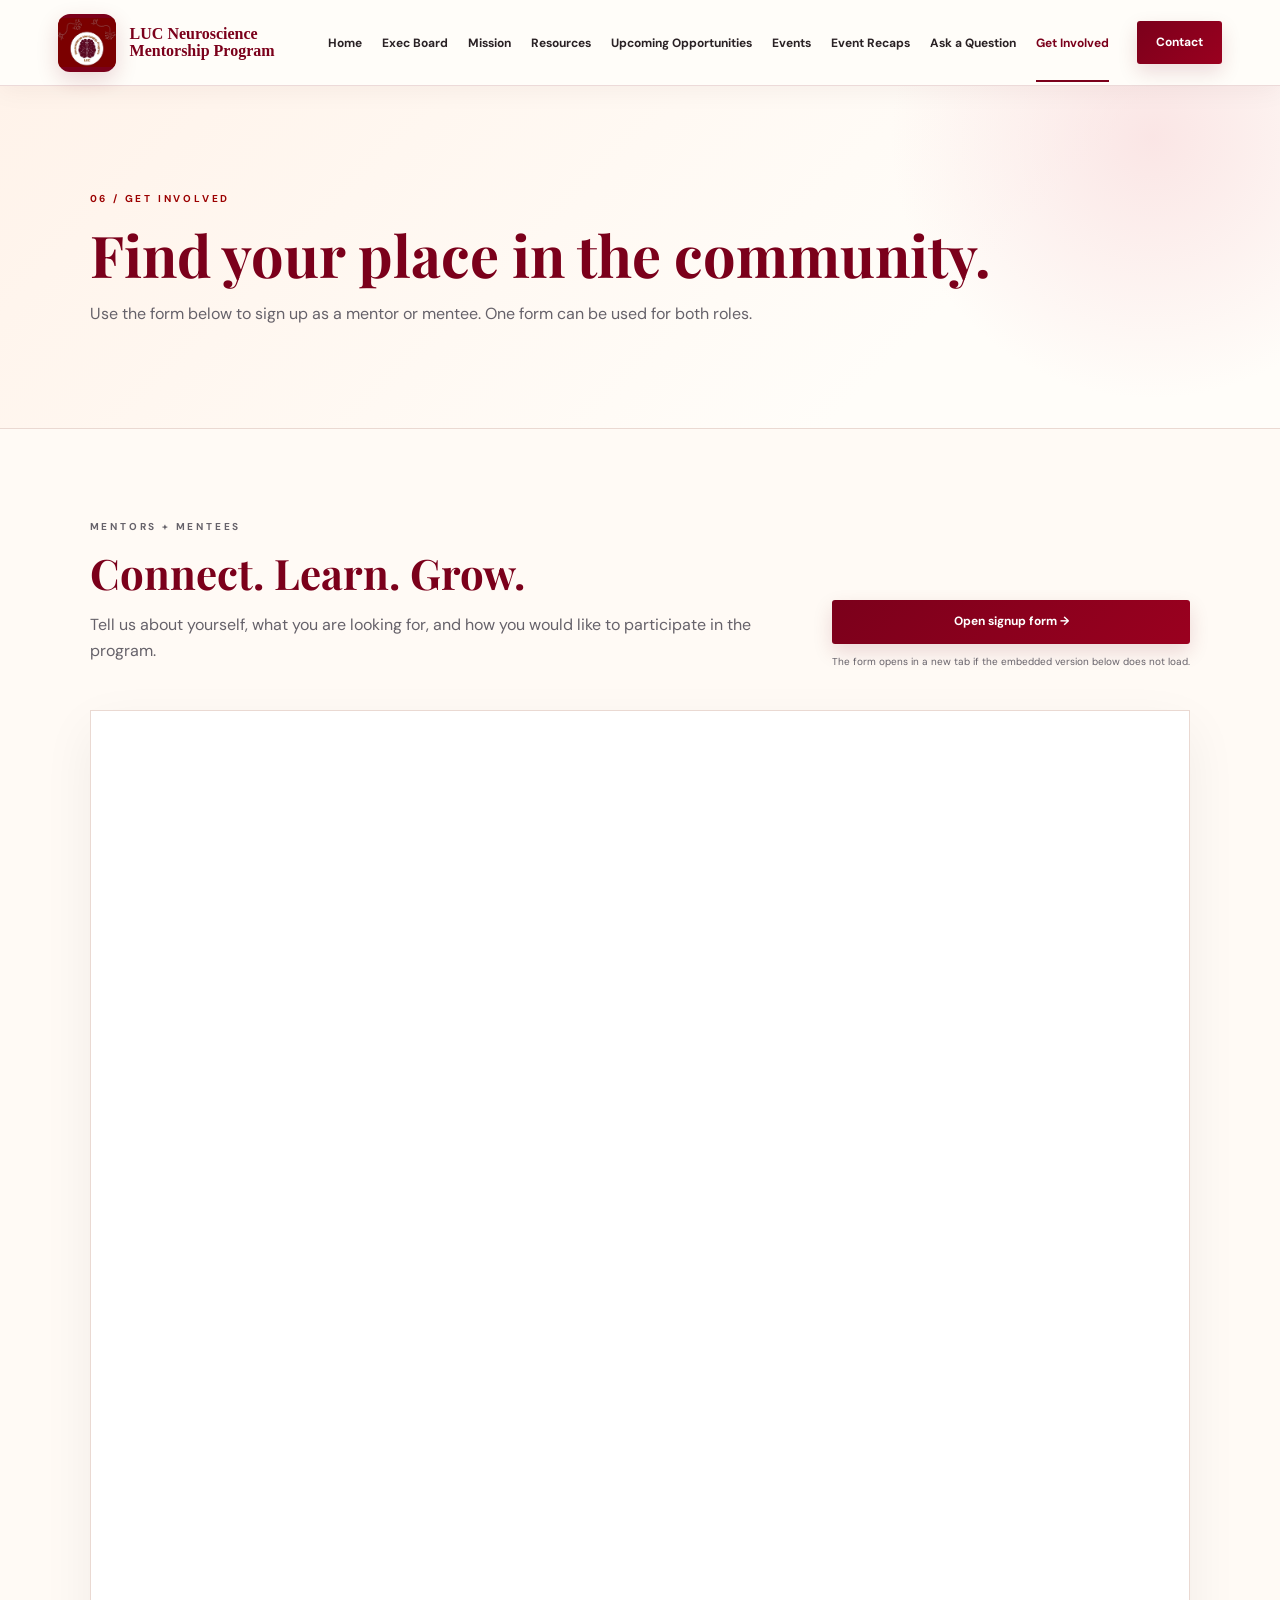
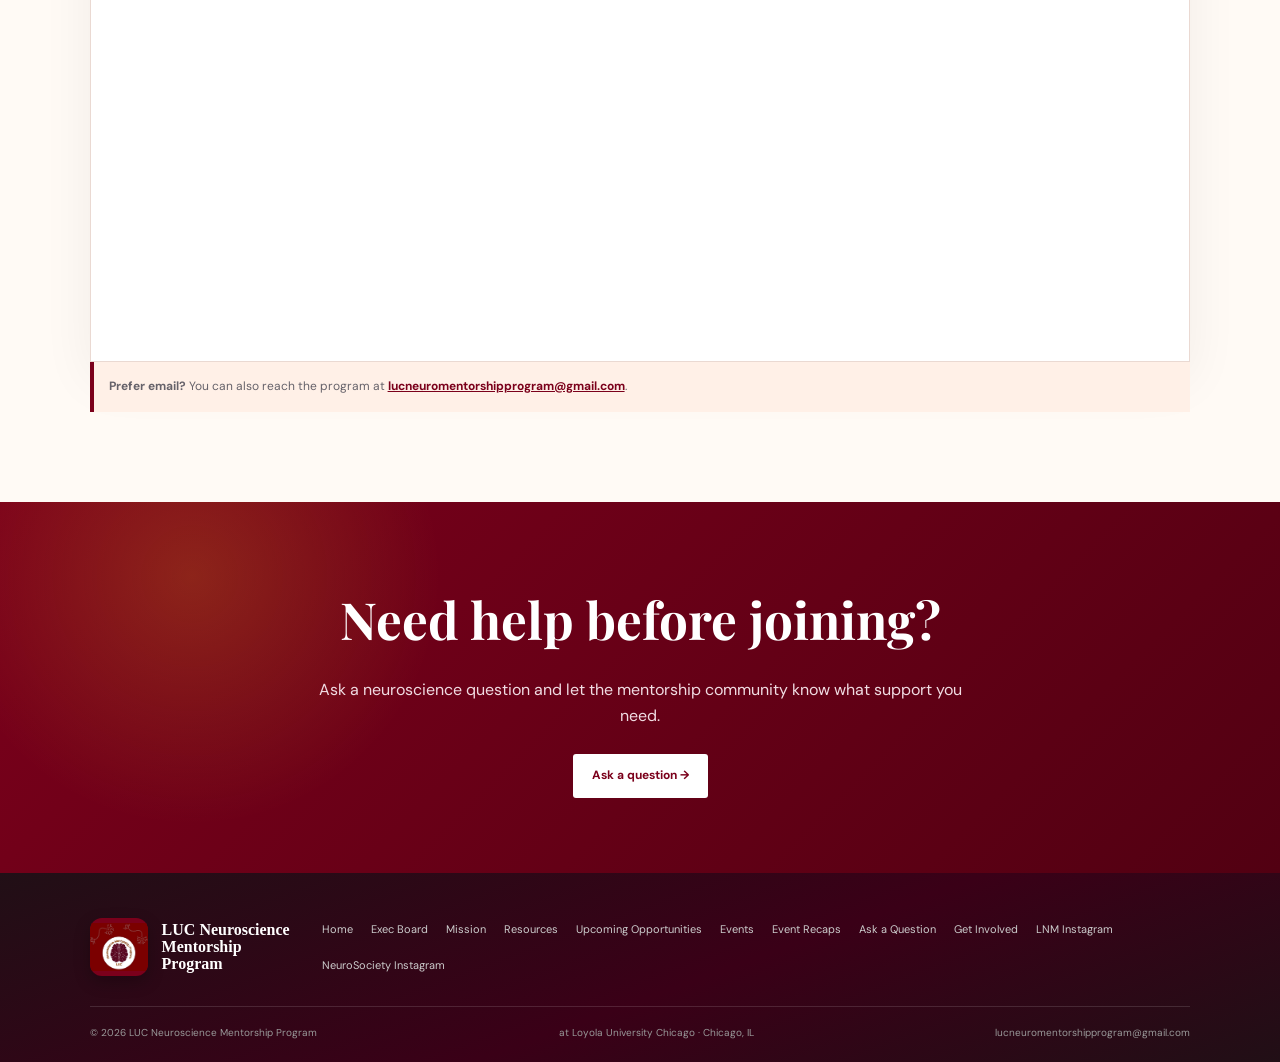
==== commit 54eedd85: "Add files via upload" ====
--- a/apply.html
+++ b/apply.html
@@ -5,7 +5,7 @@
 <span class="prog">LUC Neuroscience<br>Mentorship Program</span>
 </a>
 <button class="menu" aria-label="Open navigation" aria-expanded="false">☰</button>
-<nav class="nav"><a class="" href="index.html">Home</a><a class="" href="board.html">Exec Board</a><a class="" href="mission.html">Mission</a><a class="" href="resources.html">Resources</a><a class="" href="professional-development-resources.html">Professional Development</a><a class="" href="events.html">Events</a><a class="" href="event-recaps.html">Event Recaps</a><a class="" href="forum.html">Ask a Question</a><a class="active" href="apply.html">Get Involved</a></nav>
+<nav class="nav"><a class="" href="index.html">Home</a><a class="" href="board.html">Exec Board</a><a class="" href="mission.html">Mission</a><a class="" href="resources.html">Resources</a><a class="" href="professional-development-resources.html">Upcoming Opportunities</a><a class="" href="events.html">Events</a><a class="" href="event-recaps.html">Event Recaps</a><a class="" href="forum.html">Ask a Question</a><a class="active" href="apply.html">Get Involved</a></nav>
 <a class="header-cta" href="mailto:lucneuromentorshipprogram@gmail.com">Contact</a>
 </header>
 <main>
@@ -21,7 +21,7 @@
 <span class="prog">LUC Neuroscience<br>Mentorship Program</span>
 </a>
 <div class="footer-links">
-<a href="index.html">Home</a><a href="board.html">Exec Board</a><a href="mission.html">Mission</a><a href="resources.html">Resources</a><a class="" href="professional-development-resources.html">Professional Development</a><a href="events.html">Events</a><a href="event-recaps.html">Event Recaps</a><a href="forum.html">Ask a Question</a><a href="apply.html">Get Involved</a><a href="https://www.instagram.com/lucneuromentorship/" target="_blank" rel="noopener">LNM Instagram</a><a href="https://www.instagram.com/neurosocietyluc/" target="_blank" rel="noopener">NeuroSociety Instagram</a>
+<a href="index.html">Home</a><a href="board.html">Exec Board</a><a href="mission.html">Mission</a><a href="resources.html">Resources</a><a class="" href="professional-development-resources.html">Upcoming Opportunities</a><a href="events.html">Events</a><a href="event-recaps.html">Event Recaps</a><a href="forum.html">Ask a Question</a><a href="apply.html">Get Involved</a><a href="https://www.instagram.com/lucneuromentorship/" target="_blank" rel="noopener">LNM Instagram</a><a href="https://www.instagram.com/neurosocietyluc/" target="_blank" rel="noopener">NeuroSociety Instagram</a>
 </div></div>
 <div class="footer-bottom"><span>© 2026 LUC Neuroscience Mentorship Program</span><span>at Loyola University Chicago · Chicago, IL</span><a href="mailto:lucneuromentorshipprogram@gmail.com">lucneuromentorshipprogram@gmail.com</a></div>
 
--- a/styles.css
+++ b/styles.css
@@ -546,26 +546,3 @@
     grid-template-columns: 1fr;
   }
 }
-
-/* Nov 16: Center the Event Recap heading and its introductory description. */
-.recap-preview-title { text-align:center; }
-.recap-preview-title h1 { margin-left:auto; margin-right:auto; }
-.recap-preview-title > p:not(.eyebrow) { margin-left:auto; margin-right:auto; text-align:center; }
-
-/* Match the two Google Slides players to the center PDF slideshow's compact size.
-   Override older global iframe min-heights that caused empty black space below slides. */
-.recap-slide-pair-three .recap-slide-panel .recap-slideshow-frame {
-  width:100%; max-width:none; min-height:0; height:auto;
-  aspect-ratio: 1.55 / 1; margin:0; overflow:hidden;
-  background:#111; border:1px solid #ddd; box-shadow:none;
-}
-.recap-slide-pair-three .recap-slide-panel .recap-slideshow-frame iframe {
-  display:block; width:100%; height:100%; min-height:0;
-  aspect-ratio:auto; border:0;
-}
-.recap-slide-pair-three .recap-slide-panel .pdf-slide-viewer {
-  border:1px solid #ddd;
-}
-@media(max-width:900px) {
-  .recap-slide-pair-three .recap-slide-panel .recap-slideshow-frame { aspect-ratio:1.55 / 1; min-height:0; }
-}
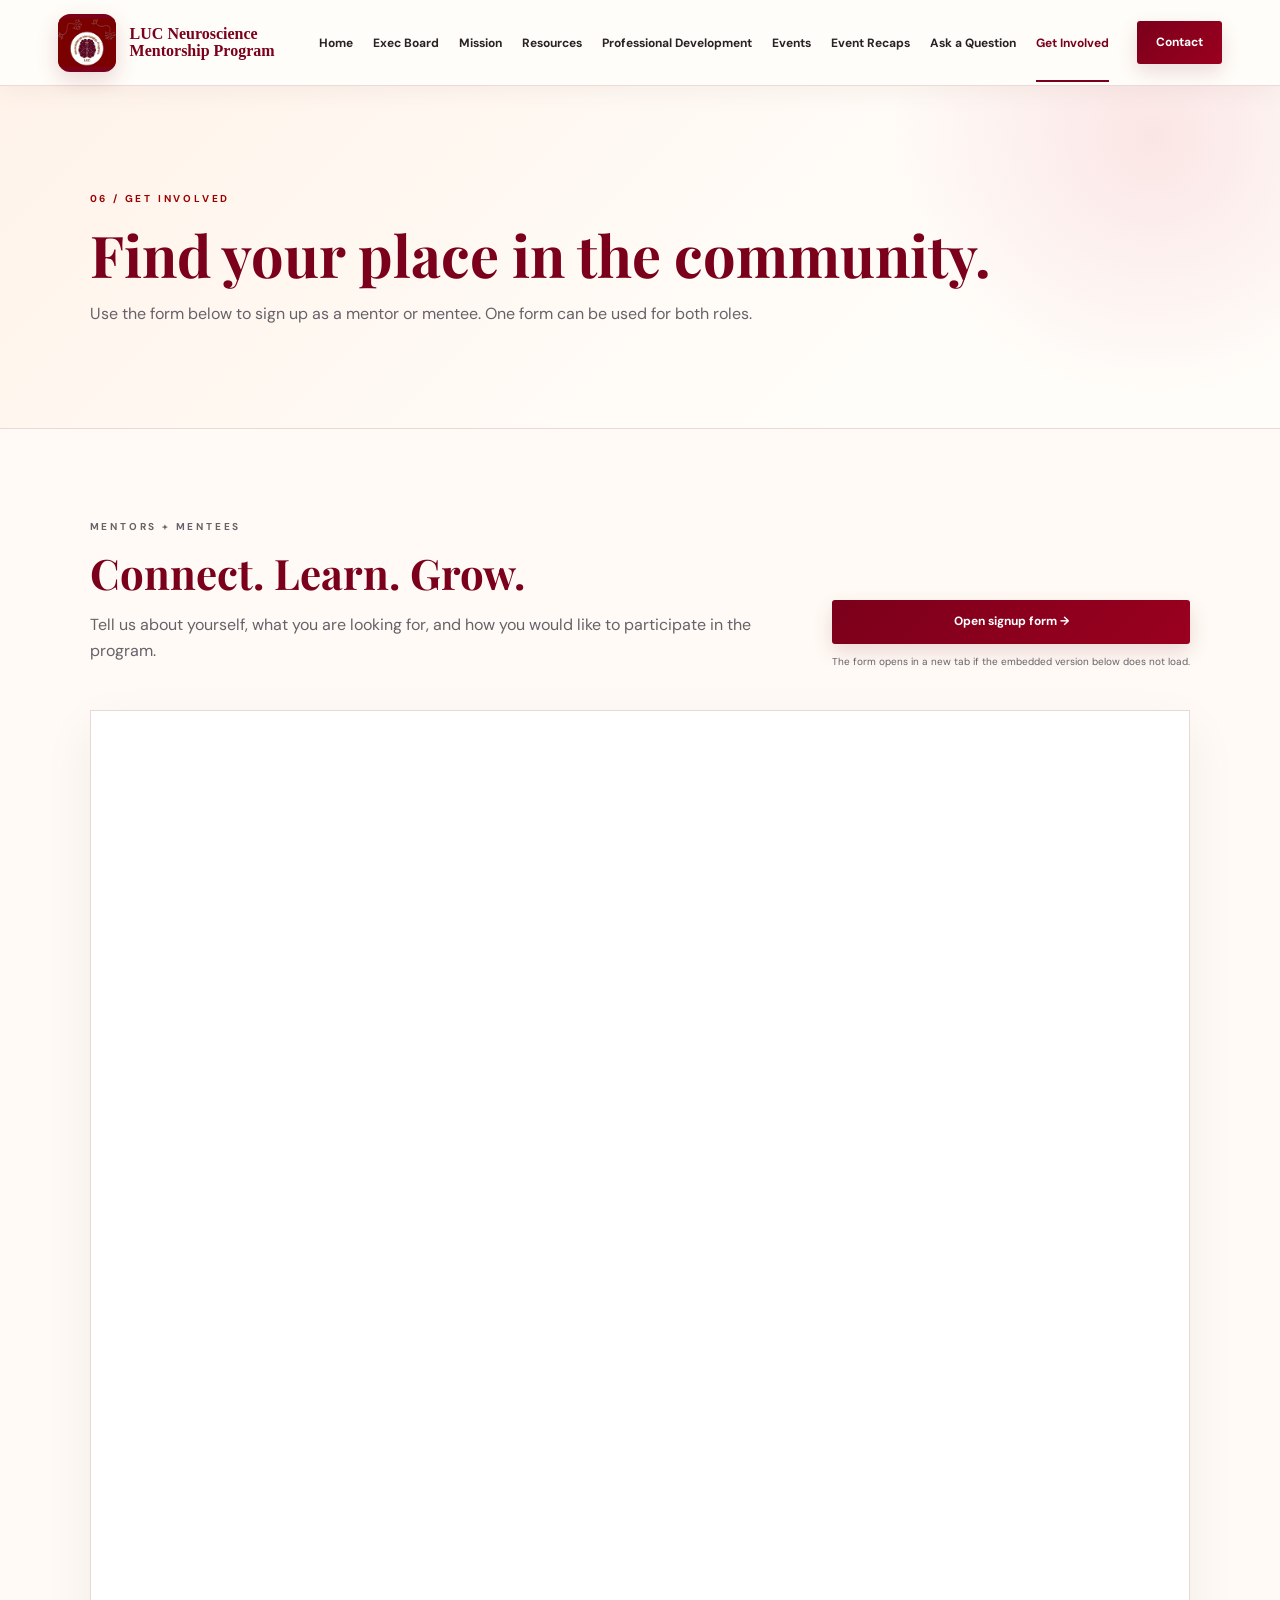
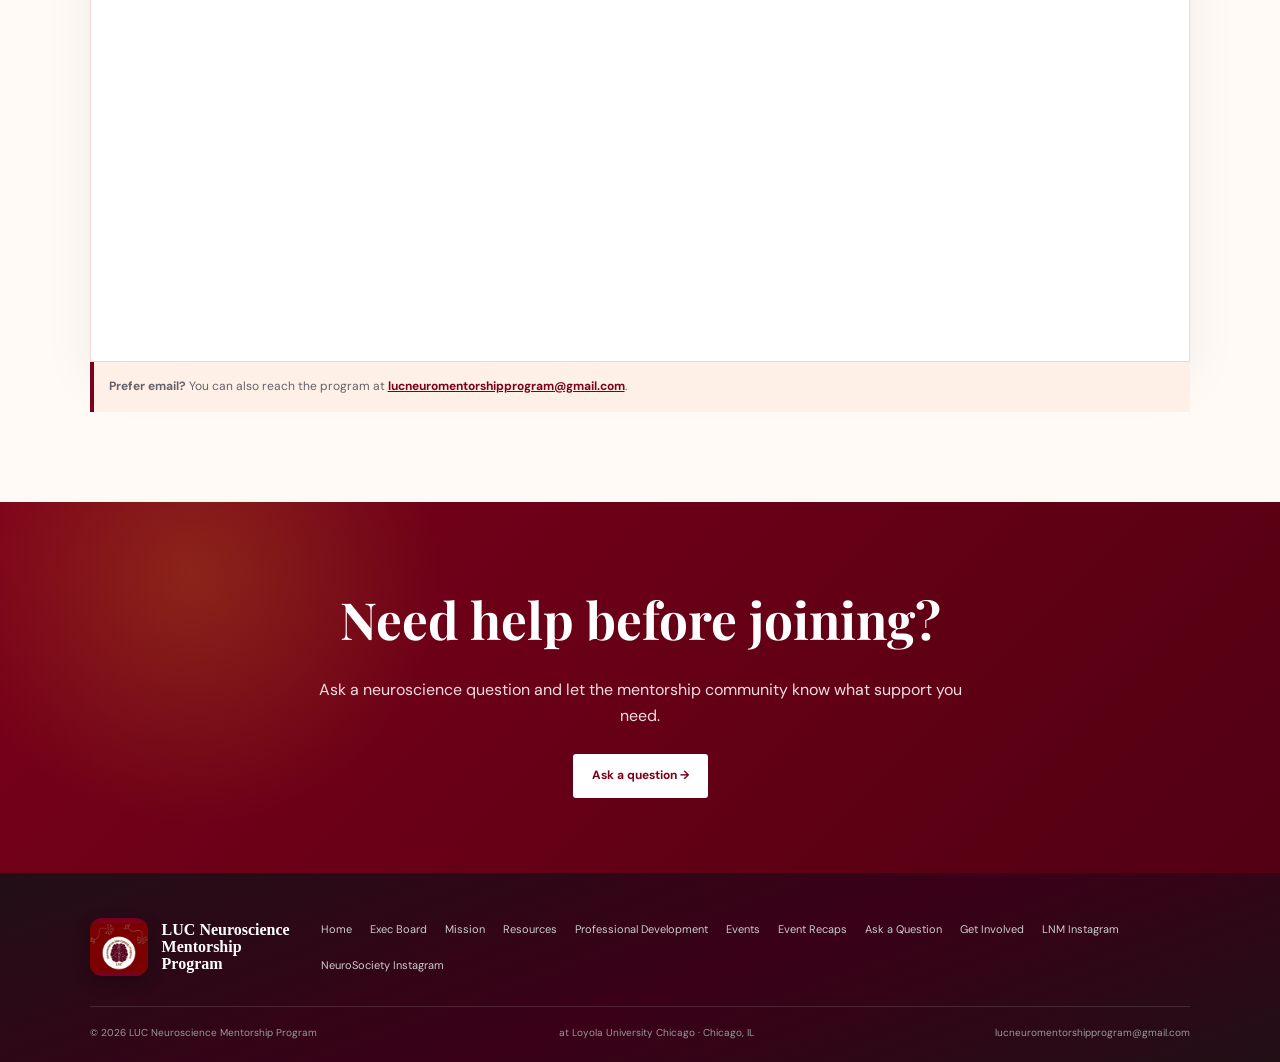
==== commit 193eada3: "Add files via upload" ====
--- a/apply.html
+++ b/apply.html
@@ -5,7 +5,7 @@
 <span class="prog">LUC Neuroscience<br>Mentorship Program</span>
 </a>
 <button class="menu" aria-label="Open navigation" aria-expanded="false">☰</button>
-<nav class="nav"><a class="" href="index.html">Home</a><a class="" href="board.html">Exec Board</a><a class="" href="mission.html">Mission</a><a class="" href="resources.html">Resources</a><a class="" href="professional-development-resources.html">Upcoming Opportunities</a><a class="" href="events.html">Events</a><a class="" href="event-recaps.html">Event Recaps</a><a class="" href="forum.html">Ask a Question</a><a class="active" href="apply.html">Get Involved</a></nav>
+<nav class="nav"><a class="" href="index.html">Home</a><a class="" href="board.html">Exec Board</a><a class="" href="mission.html">Mission</a><a class="" href="resources.html">Resources</a><a class="" href="professional-development-resources.html">Professional Development</a><a class="" href="events.html">Events</a><a class="" href="event-recaps.html">Event Recaps</a><a class="" href="forum.html">Ask a Question</a><a class="active" href="apply.html">Get Involved</a></nav>
 <a class="header-cta" href="mailto:lucneuromentorshipprogram@gmail.com">Contact</a>
 </header>
 <main>
@@ -21,7 +21,7 @@
 <span class="prog">LUC Neuroscience<br>Mentorship Program</span>
 </a>
 <div class="footer-links">
-<a href="index.html">Home</a><a href="board.html">Exec Board</a><a href="mission.html">Mission</a><a href="resources.html">Resources</a><a class="" href="professional-development-resources.html">Upcoming Opportunities</a><a href="events.html">Events</a><a href="event-recaps.html">Event Recaps</a><a href="forum.html">Ask a Question</a><a href="apply.html">Get Involved</a><a href="https://www.instagram.com/lucneuromentorship/" target="_blank" rel="noopener">LNM Instagram</a><a href="https://www.instagram.com/neurosocietyluc/" target="_blank" rel="noopener">NeuroSociety Instagram</a>
+<a href="index.html">Home</a><a href="board.html">Exec Board</a><a href="mission.html">Mission</a><a href="resources.html">Resources</a><a class="" href="professional-development-resources.html">Professional Development</a><a href="events.html">Events</a><a href="event-recaps.html">Event Recaps</a><a href="forum.html">Ask a Question</a><a href="apply.html">Get Involved</a><a href="https://www.instagram.com/lucneuromentorship/" target="_blank" rel="noopener">LNM Instagram</a><a href="https://www.instagram.com/neurosocietyluc/" target="_blank" rel="noopener">NeuroSociety Instagram</a>
 </div></div>
 <div class="footer-bottom"><span>© 2026 LUC Neuroscience Mentorship Program</span><span>at Loyola University Chicago · Chicago, IL</span><a href="mailto:lucneuromentorshipprogram@gmail.com">lucneuromentorshipprogram@gmail.com</a></div>
 
--- a/styles.css
+++ b/styles.css
@@ -546,3 +546,26 @@
     grid-template-columns: 1fr;
   }
 }
+
+/* Nov 16: Center the Event Recap heading and its introductory description. */
+.recap-preview-title { text-align:center; }
+.recap-preview-title h1 { margin-left:auto; margin-right:auto; }
+.recap-preview-title > p:not(.eyebrow) { margin-left:auto; margin-right:auto; text-align:center; }
+
+/* Match the two Google Slides players to the center PDF slideshow's compact size.
+   Override older global iframe min-heights that caused empty black space below slides. */
+.recap-slide-pair-three .recap-slide-panel .recap-slideshow-frame {
+  width:100%; max-width:none; min-height:0; height:auto;
+  aspect-ratio: 1.55 / 1; margin:0; overflow:hidden;
+  background:#111; border:1px solid #ddd; box-shadow:none;
+}
+.recap-slide-pair-three .recap-slide-panel .recap-slideshow-frame iframe {
+  display:block; width:100%; height:100%; min-height:0;
+  aspect-ratio:auto; border:0;
+}
+.recap-slide-pair-three .recap-slide-panel .pdf-slide-viewer {
+  border:1px solid #ddd;
+}
+@media(max-width:900px) {
+  .recap-slide-pair-three .recap-slide-panel .recap-slideshow-frame { aspect-ratio:1.55 / 1; min-height:0; }
+}
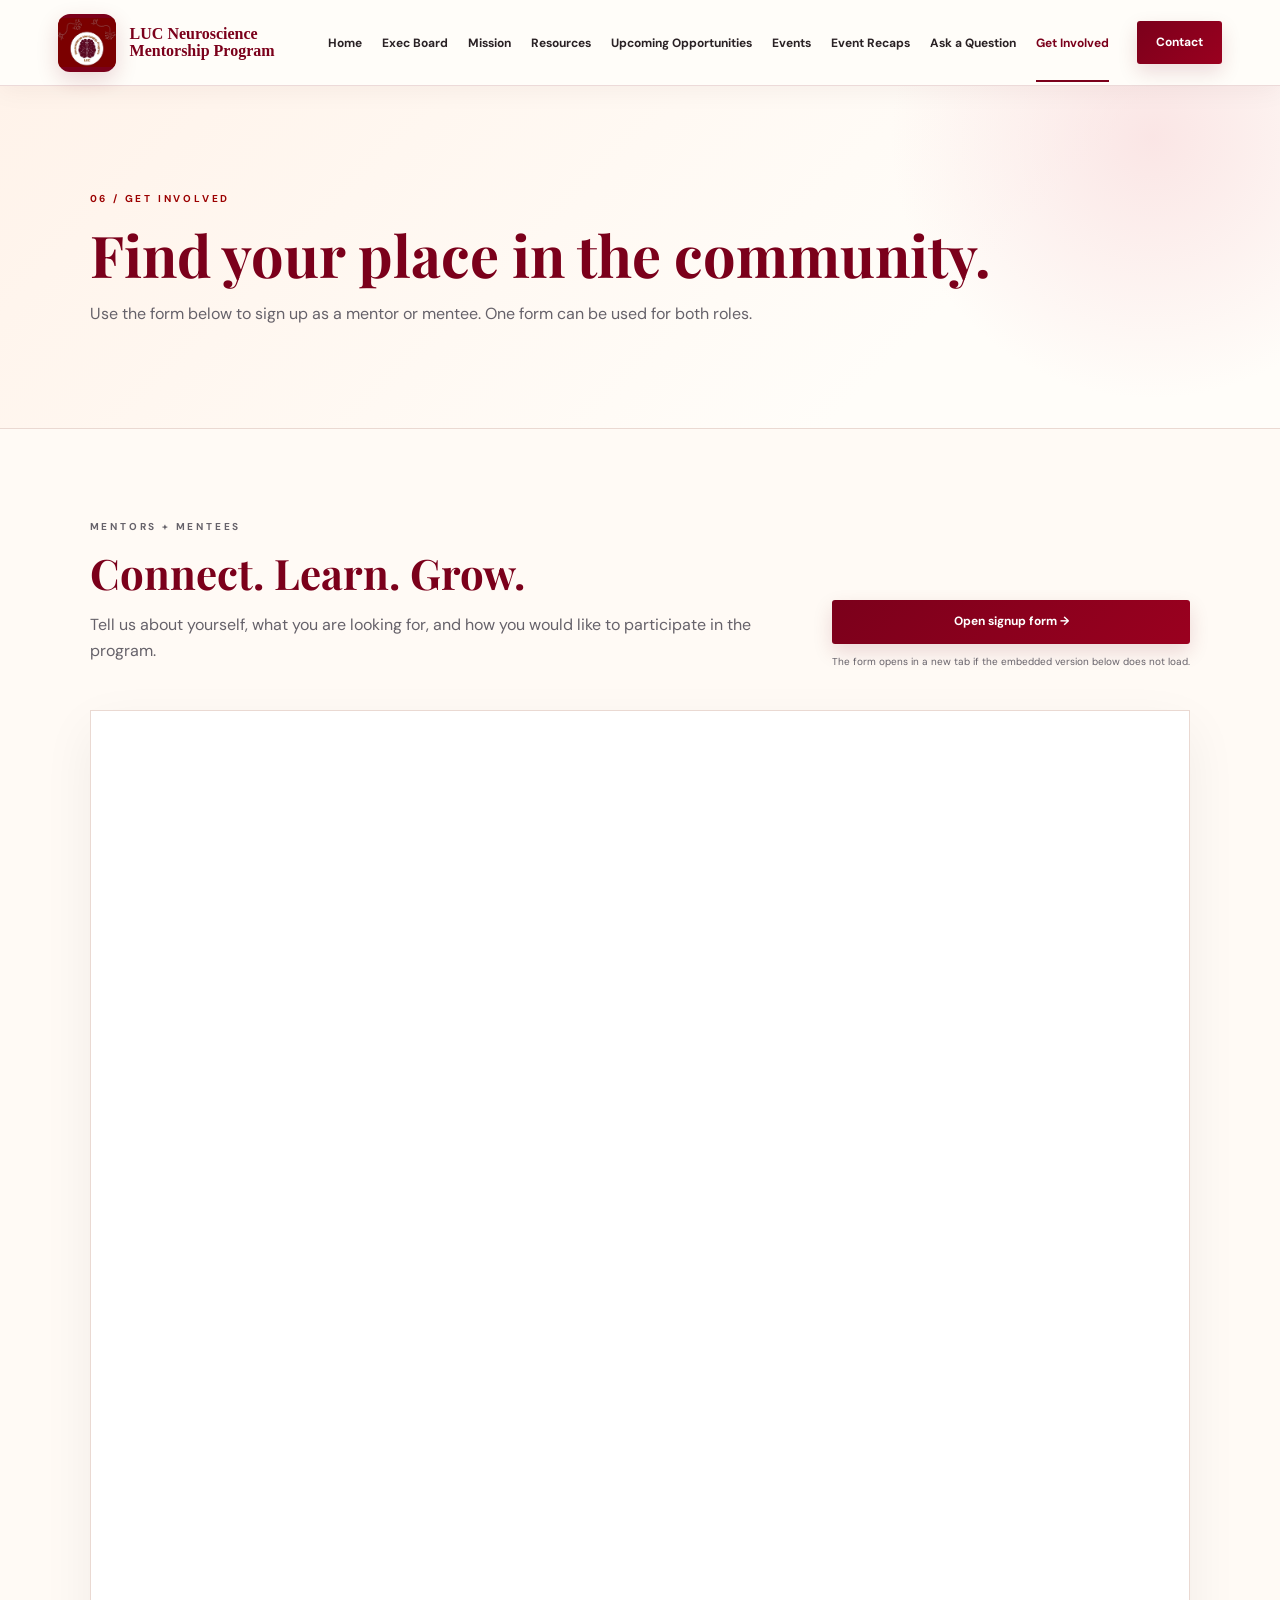
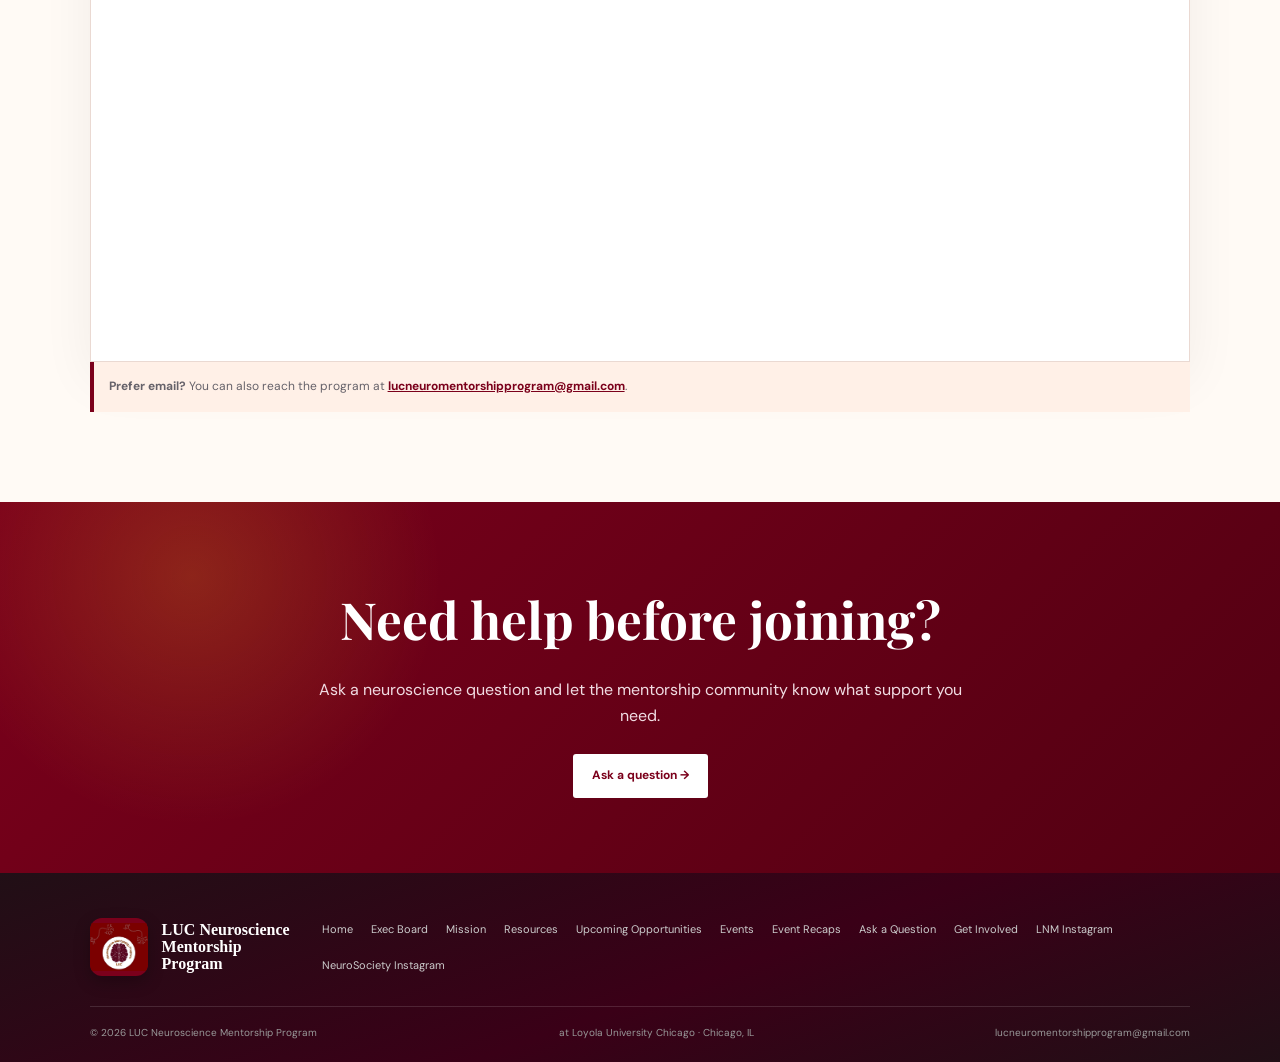
==== commit 63b72d1a: "Add files via upload" ====
--- a/apply.html
+++ b/apply.html
@@ -5,7 +5,7 @@
 <span class="prog">LUC Neuroscience<br>Mentorship Program</span>
 </a>
 <button class="menu" aria-label="Open navigation" aria-expanded="false">☰</button>
-<nav class="nav"><a class="" href="index.html">Home</a><a class="" href="board.html">Exec Board</a><a class="" href="mission.html">Mission</a><a class="" href="resources.html">Resources</a><a class="" href="professional-development-resources.html">Professional Development</a><a class="" href="events.html">Events</a><a class="" href="event-recaps.html">Event Recaps</a><a class="" href="forum.html">Ask a Question</a><a class="active" href="apply.html">Get Involved</a></nav>
+<nav class="nav"><a class="" href="index.html">Home</a><a class="" href="board.html">Exec Board</a><a class="" href="mission.html">Mission</a><a class="" href="resources.html">Resources</a><a class="" href="professional-development-resources.html">Upcoming Opportunities</a><a class="" href="events.html">Events</a><a class="" href="event-recaps.html">Event Recaps</a><a class="" href="forum.html">Ask a Question</a><a class="active" href="apply.html">Get Involved</a></nav>
 <a class="header-cta" href="mailto:lucneuromentorshipprogram@gmail.com">Contact</a>
 </header>
 <main>
@@ -21,7 +21,7 @@
 <span class="prog">LUC Neuroscience<br>Mentorship Program</span>
 </a>
 <div class="footer-links">
-<a href="index.html">Home</a><a href="board.html">Exec Board</a><a href="mission.html">Mission</a><a href="resources.html">Resources</a><a class="" href="professional-development-resources.html">Professional Development</a><a href="events.html">Events</a><a href="event-recaps.html">Event Recaps</a><a href="forum.html">Ask a Question</a><a href="apply.html">Get Involved</a><a href="https://www.instagram.com/lucneuromentorship/" target="_blank" rel="noopener">LNM Instagram</a><a href="https://www.instagram.com/neurosocietyluc/" target="_blank" rel="noopener">NeuroSociety Instagram</a>
+<a href="index.html">Home</a><a href="board.html">Exec Board</a><a href="mission.html">Mission</a><a href="resources.html">Resources</a><a class="" href="professional-development-resources.html">Upcoming Opportunities</a><a href="events.html">Events</a><a href="event-recaps.html">Event Recaps</a><a href="forum.html">Ask a Question</a><a href="apply.html">Get Involved</a><a href="https://www.instagram.com/lucneuromentorship/" target="_blank" rel="noopener">LNM Instagram</a><a href="https://www.instagram.com/neurosocietyluc/" target="_blank" rel="noopener">NeuroSociety Instagram</a>
 </div></div>
 <div class="footer-bottom"><span>© 2026 LUC Neuroscience Mentorship Program</span><span>at Loyola University Chicago · Chicago, IL</span><a href="mailto:lucneuromentorshipprogram@gmail.com">lucneuromentorshipprogram@gmail.com</a></div>
 
--- a/styles.css
+++ b/styles.css
@@ -546,26 +546,3 @@
     grid-template-columns: 1fr;
   }
 }
-
-/* Nov 16: Center the Event Recap heading and its introductory description. */
-.recap-preview-title { text-align:center; }
-.recap-preview-title h1 { margin-left:auto; margin-right:auto; }
-.recap-preview-title > p:not(.eyebrow) { margin-left:auto; margin-right:auto; text-align:center; }
-
-/* Match the two Google Slides players to the center PDF slideshow's compact size.
-   Override older global iframe min-heights that caused empty black space below slides. */
-.recap-slide-pair-three .recap-slide-panel .recap-slideshow-frame {
-  width:100%; max-width:none; min-height:0; height:auto;
-  aspect-ratio: 1.55 / 1; margin:0; overflow:hidden;
-  background:#111; border:1px solid #ddd; box-shadow:none;
-}
-.recap-slide-pair-three .recap-slide-panel .recap-slideshow-frame iframe {
-  display:block; width:100%; height:100%; min-height:0;
-  aspect-ratio:auto; border:0;
-}
-.recap-slide-pair-three .recap-slide-panel .pdf-slide-viewer {
-  border:1px solid #ddd;
-}
-@media(max-width:900px) {
-  .recap-slide-pair-three .recap-slide-panel .recap-slideshow-frame { aspect-ratio:1.55 / 1; min-height:0; }
-}
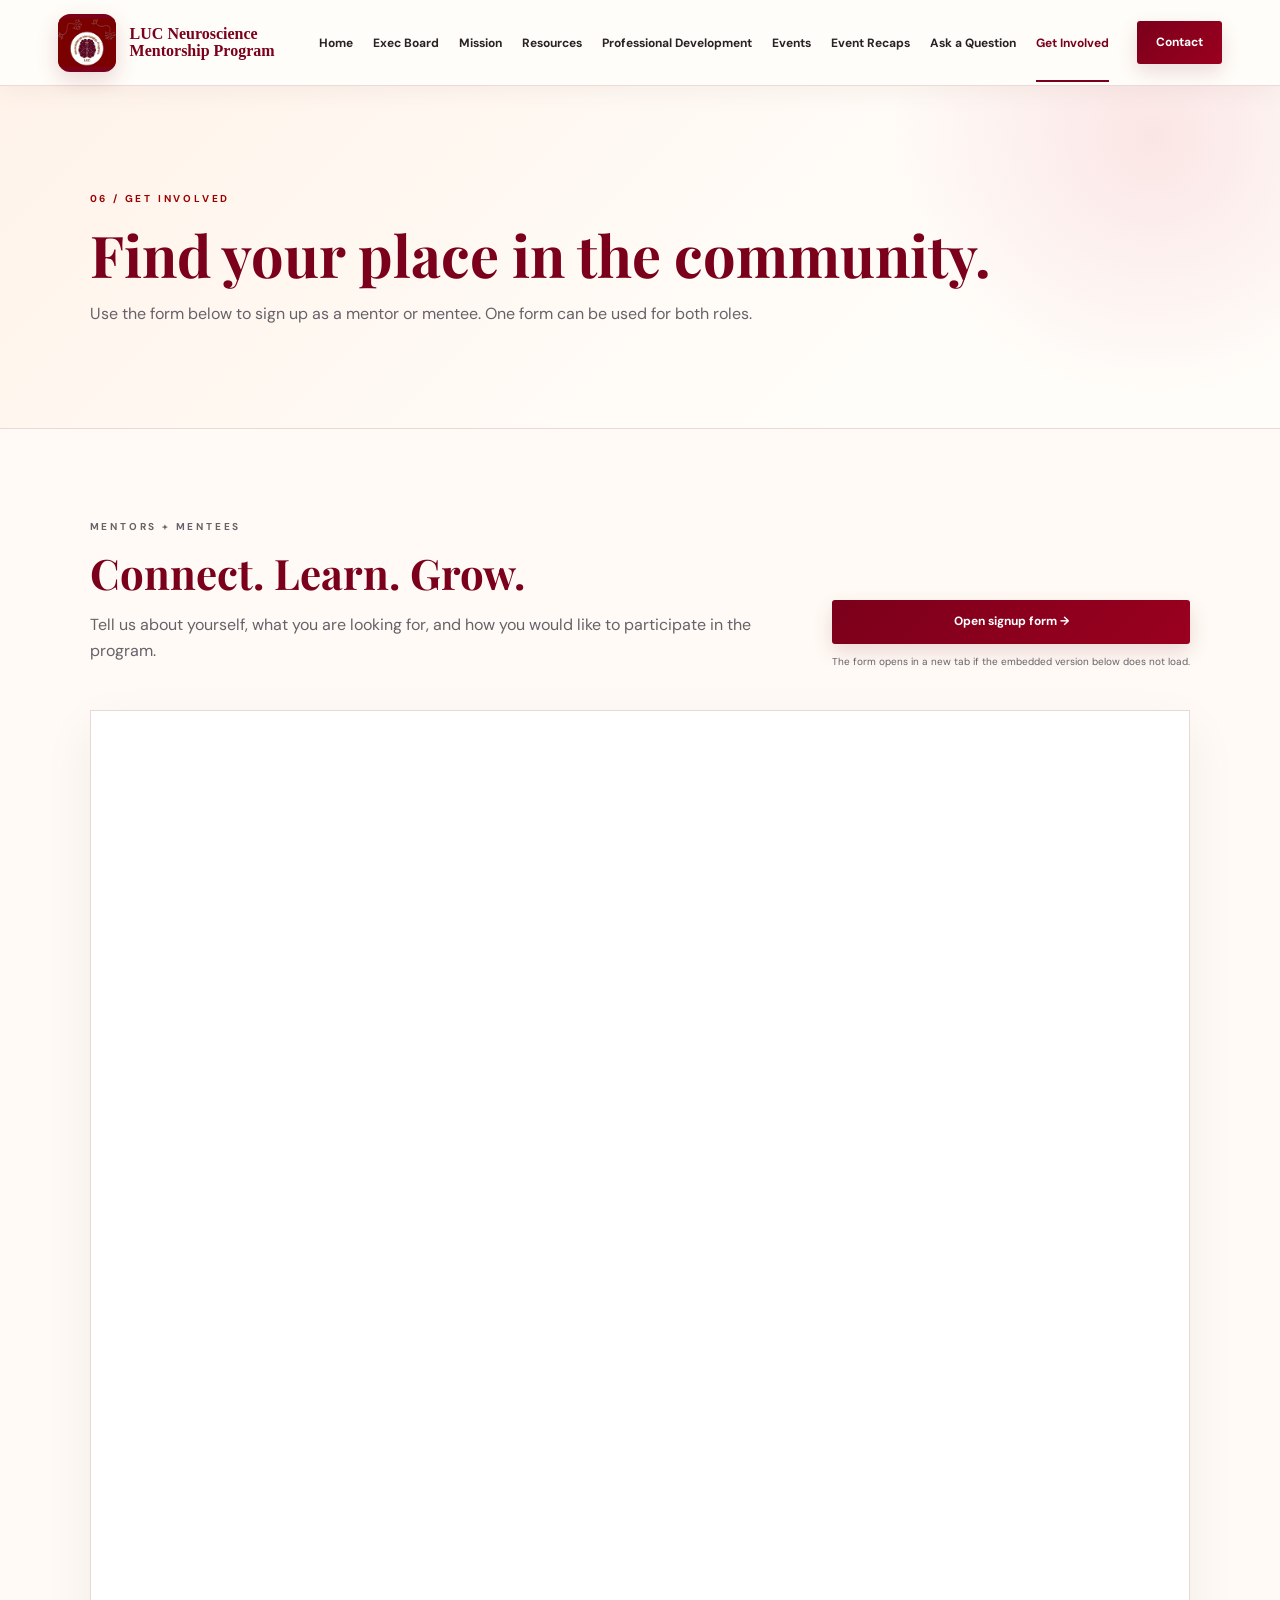
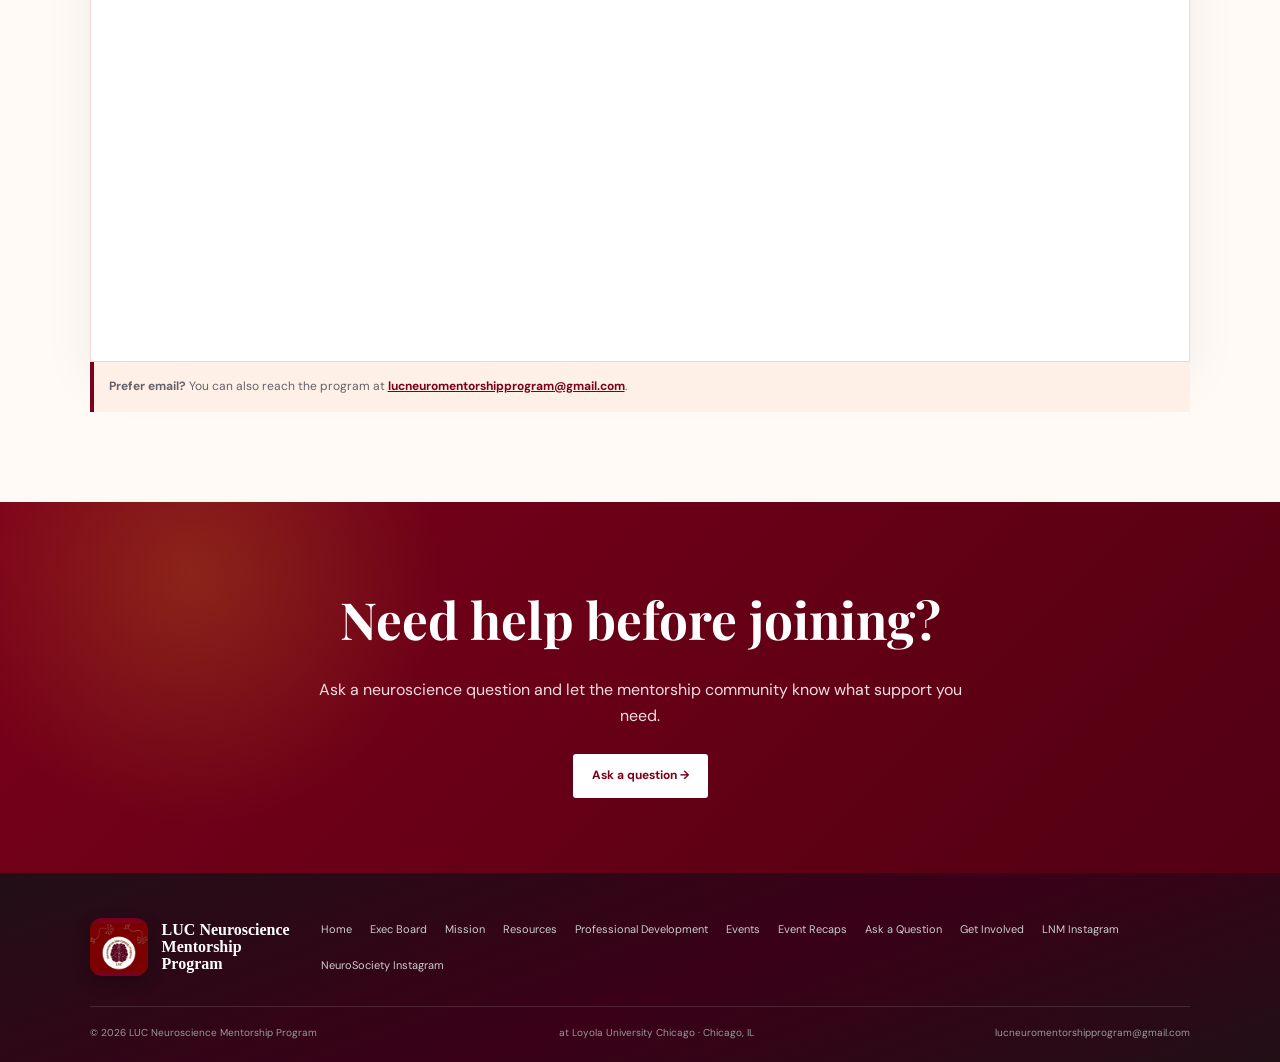
==== commit dfdf8bf3: "Add files via upload" ====
--- a/apply.html
+++ b/apply.html
@@ -5,7 +5,7 @@
 <span class="prog">LUC Neuroscience<br>Mentorship Program</span>
 </a>
 <button class="menu" aria-label="Open navigation" aria-expanded="false">☰</button>
-<nav class="nav"><a class="" href="index.html">Home</a><a class="" href="board.html">Exec Board</a><a class="" href="mission.html">Mission</a><a class="" href="resources.html">Resources</a><a class="" href="professional-development-resources.html">Upcoming Opportunities</a><a class="" href="events.html">Events</a><a class="" href="event-recaps.html">Event Recaps</a><a class="" href="forum.html">Ask a Question</a><a class="active" href="apply.html">Get Involved</a></nav>
+<nav class="nav"><a class="" href="index.html">Home</a><a class="" href="board.html">Exec Board</a><a class="" href="mission.html">Mission</a><a class="" href="resources.html">Resources</a><a class="" href="professional-development-resources.html">Professional Development</a><a class="" href="events.html">Events</a><a class="" href="event-recaps.html">Event Recaps</a><a class="" href="forum.html">Ask a Question</a><a class="active" href="apply.html">Get Involved</a></nav>
 <a class="header-cta" href="mailto:lucneuromentorshipprogram@gmail.com">Contact</a>
 </header>
 <main>
@@ -21,7 +21,7 @@
 <span class="prog">LUC Neuroscience<br>Mentorship Program</span>
 </a>
 <div class="footer-links">
-<a href="index.html">Home</a><a href="board.html">Exec Board</a><a href="mission.html">Mission</a><a href="resources.html">Resources</a><a class="" href="professional-development-resources.html">Upcoming Opportunities</a><a href="events.html">Events</a><a href="event-recaps.html">Event Recaps</a><a href="forum.html">Ask a Question</a><a href="apply.html">Get Involved</a><a href="https://www.instagram.com/lucneuromentorship/" target="_blank" rel="noopener">LNM Instagram</a><a href="https://www.instagram.com/neurosocietyluc/" target="_blank" rel="noopener">NeuroSociety Instagram</a>
+<a href="index.html">Home</a><a href="board.html">Exec Board</a><a href="mission.html">Mission</a><a href="resources.html">Resources</a><a class="" href="professional-development-resources.html">Professional Development</a><a href="events.html">Events</a><a href="event-recaps.html">Event Recaps</a><a href="forum.html">Ask a Question</a><a href="apply.html">Get Involved</a><a href="https://www.instagram.com/lucneuromentorship/" target="_blank" rel="noopener">LNM Instagram</a><a href="https://www.instagram.com/neurosocietyluc/" target="_blank" rel="noopener">NeuroSociety Instagram</a>
 </div></div>
 <div class="footer-bottom"><span>© 2026 LUC Neuroscience Mentorship Program</span><span>at Loyola University Chicago · Chicago, IL</span><a href="mailto:lucneuromentorshipprogram@gmail.com">lucneuromentorshipprogram@gmail.com</a></div>
 
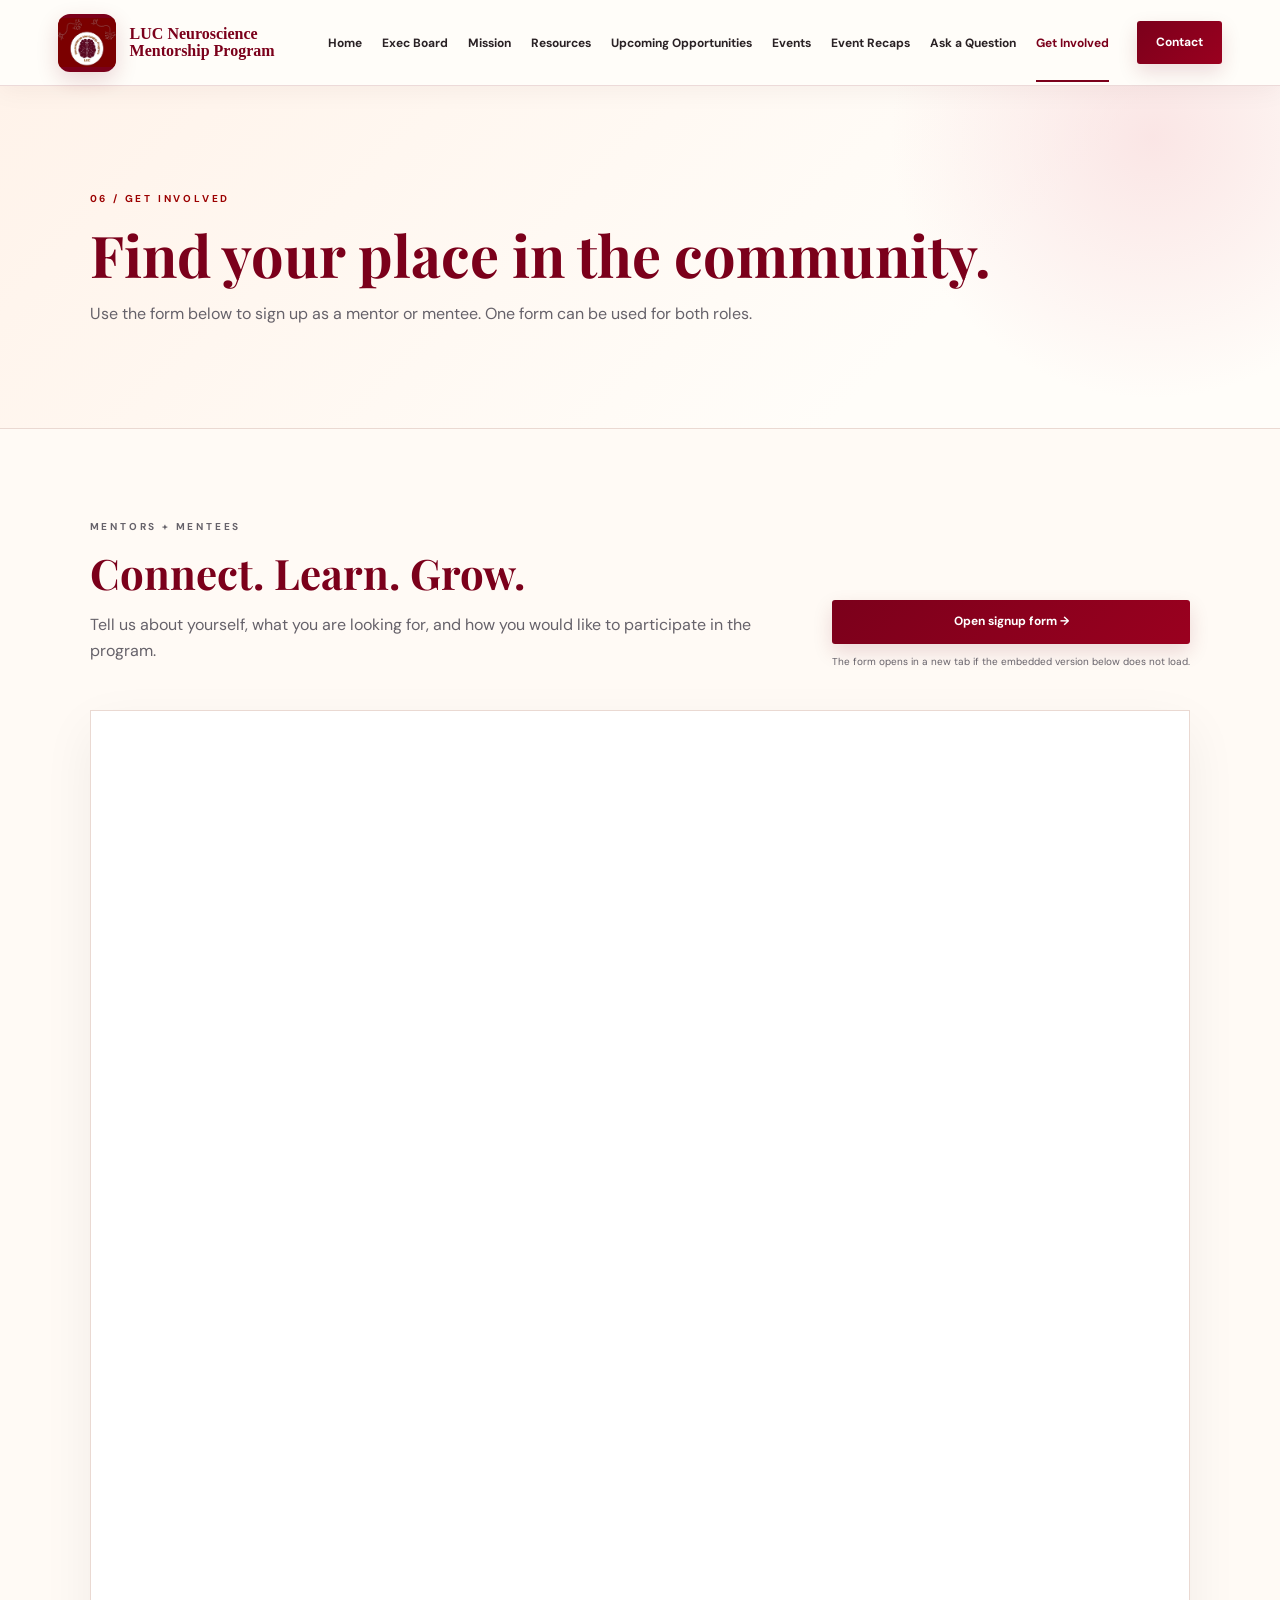
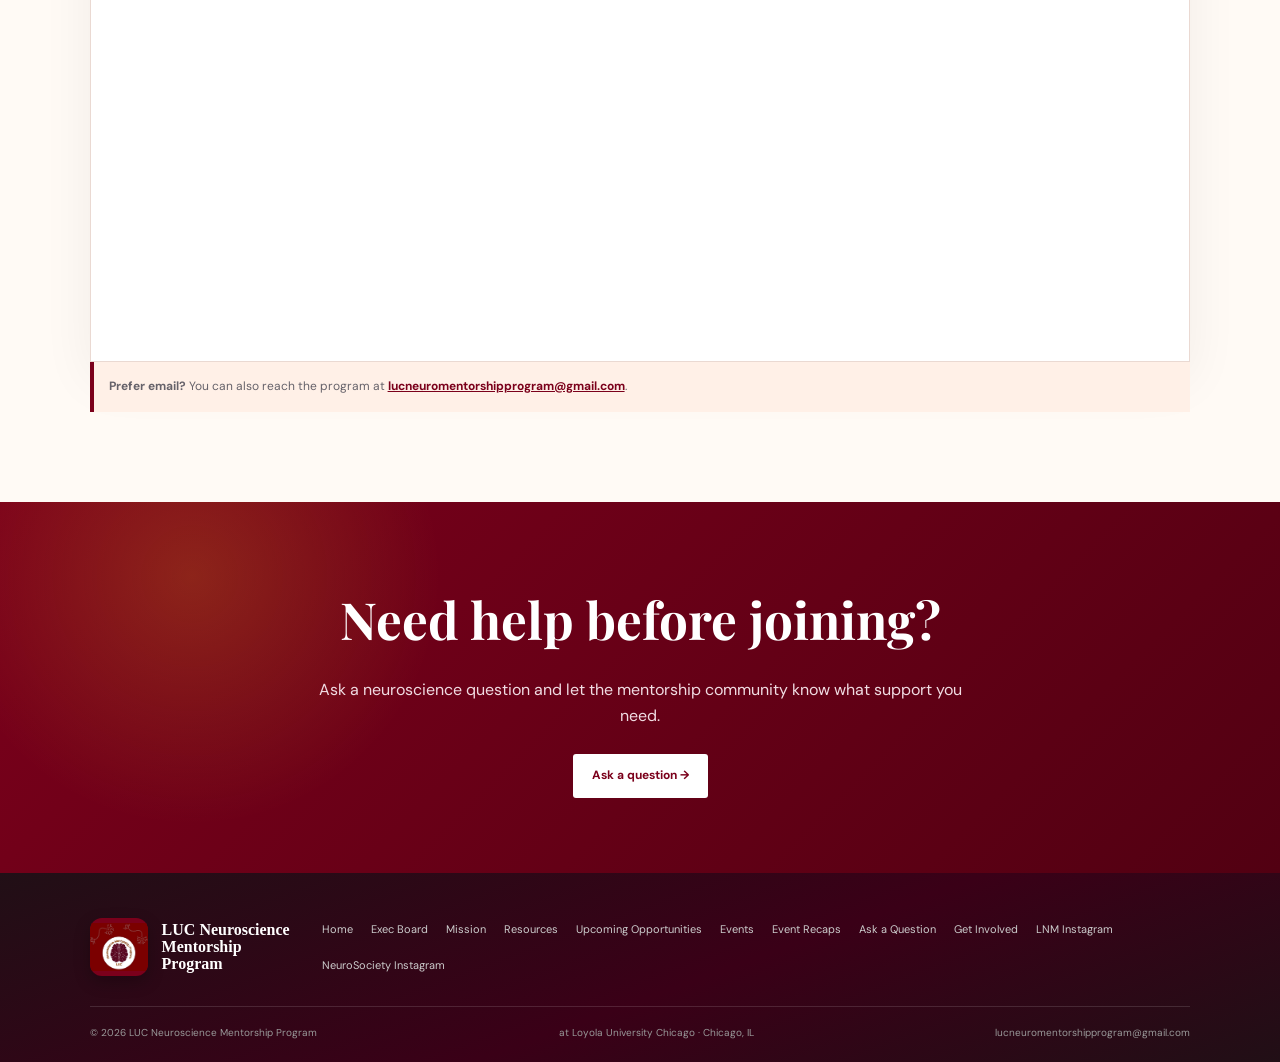
==== commit 79922dee: "Add files via upload" ====
--- a/apply.html
+++ b/apply.html
@@ -5,7 +5,7 @@
 <span class="prog">LUC Neuroscience<br>Mentorship Program</span>
 </a>
 <button class="menu" aria-label="Open navigation" aria-expanded="false">☰</button>
-<nav class="nav"><a class="" href="index.html">Home</a><a class="" href="board.html">Exec Board</a><a class="" href="mission.html">Mission</a><a class="" href="resources.html">Resources</a><a class="" href="professional-development-resources.html">Professional Development</a><a class="" href="events.html">Events</a><a class="" href="event-recaps.html">Event Recaps</a><a class="" href="forum.html">Ask a Question</a><a class="active" href="apply.html">Get Involved</a></nav>
+<nav class="nav"><a class="" href="index.html">Home</a><a class="" href="board.html">Exec Board</a><a class="" href="mission.html">Mission</a><a class="" href="resources.html">Resources</a><a class="" href="professional-development-resources.html">Upcoming Opportunities</a><a class="" href="events.html">Events</a><a class="" href="event-recaps.html">Event Recaps</a><a class="" href="forum.html">Ask a Question</a><a class="active" href="apply.html">Get Involved</a></nav>
 <a class="header-cta" href="mailto:lucneuromentorshipprogram@gmail.com">Contact</a>
 </header>
 <main>
@@ -21,7 +21,7 @@
 <span class="prog">LUC Neuroscience<br>Mentorship Program</span>
 </a>
 <div class="footer-links">
-<a href="index.html">Home</a><a href="board.html">Exec Board</a><a href="mission.html">Mission</a><a href="resources.html">Resources</a><a class="" href="professional-development-resources.html">Professional Development</a><a href="events.html">Events</a><a href="event-recaps.html">Event Recaps</a><a href="forum.html">Ask a Question</a><a href="apply.html">Get Involved</a><a href="https://www.instagram.com/lucneuromentorship/" target="_blank" rel="noopener">LNM Instagram</a><a href="https://www.instagram.com/neurosocietyluc/" target="_blank" rel="noopener">NeuroSociety Instagram</a>
+<a href="index.html">Home</a><a href="board.html">Exec Board</a><a href="mission.html">Mission</a><a href="resources.html">Resources</a><a class="" href="professional-development-resources.html">Upcoming Opportunities</a><a href="events.html">Events</a><a href="event-recaps.html">Event Recaps</a><a href="forum.html">Ask a Question</a><a href="apply.html">Get Involved</a><a href="https://www.instagram.com/lucneuromentorship/" target="_blank" rel="noopener">LNM Instagram</a><a href="https://www.instagram.com/neurosocietyluc/" target="_blank" rel="noopener">NeuroSociety Instagram</a>
 </div></div>
 <div class="footer-bottom"><span>© 2026 LUC Neuroscience Mentorship Program</span><span>at Loyola University Chicago · Chicago, IL</span><a href="mailto:lucneuromentorshipprogram@gmail.com">lucneuromentorshipprogram@gmail.com</a></div>
 
